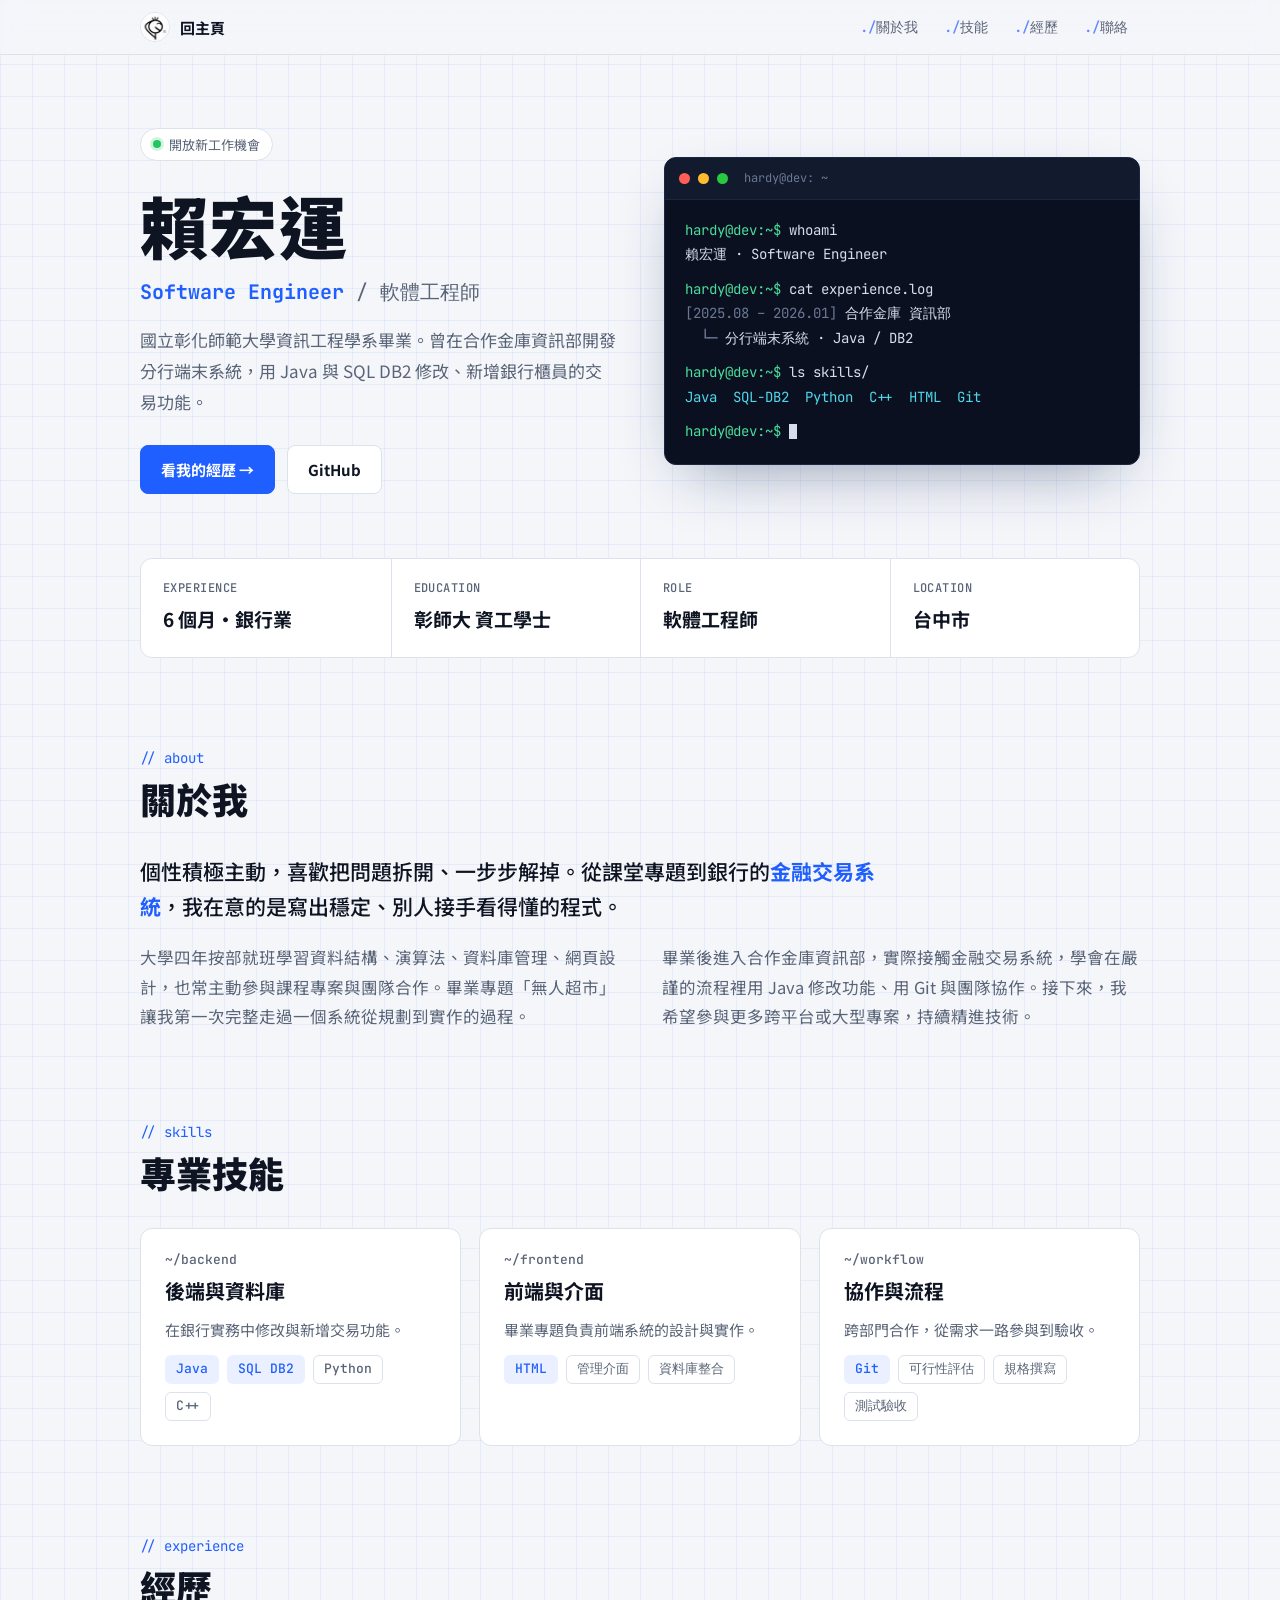
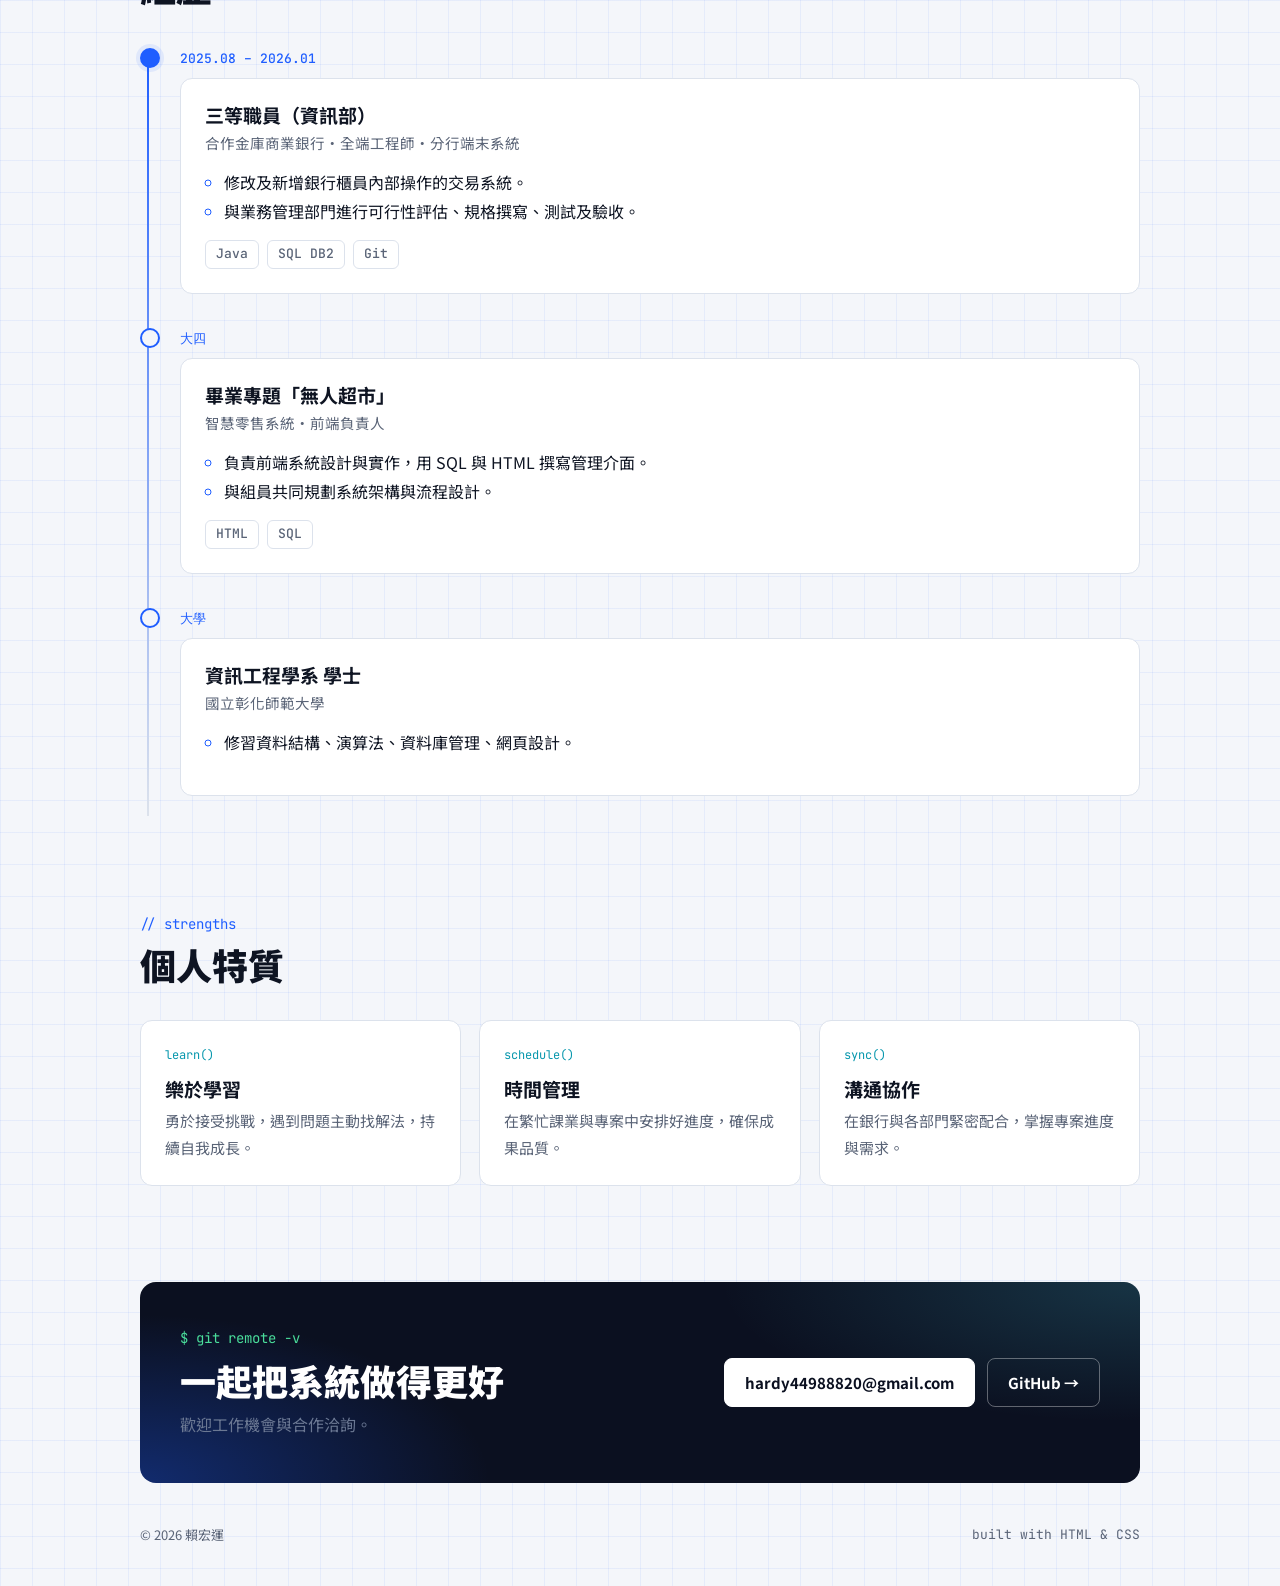
==== index.html @ 89eb3f71 "Add email to contact section Co-Authored-By: Claude Opus 5.5 <noreply@anthropic.com>" ====
<!doctype html>
<html lang="zh-Hant">
<head>
<meta charset="utf-8">
<meta name="viewport" content="width=device-width, initial-scale=1, viewport-fit=cover">
<title>賴宏運</title>
<meta name="description" content="賴宏運的個人網站：軟體工程師，資工背景，具金融交易系統開發經驗。">
<link rel="icon" href="avatar.png">
<link rel="preconnect" href="https://fonts.googleapis.com">
<link rel="preconnect" href="https://fonts.gstatic.com" crossorigin>
<link rel="stylesheet" href="https://fonts.googleapis.com/css2?family=Noto+Sans+TC:wght@400;500;700;900&family=JetBrains+Mono:wght@400;500;700&display=swap">
<style>
  /* ===== 配色：改這裡就能換整站顏色 ===== */
  :root {
    --bg: #f4f6fa;
    --surface: #ffffff;
    --ink: #0e1422;
    --muted: #5a6477;
    --line: #dce2ec;
    --grid: rgba(31, 94, 255, .07);
    --accent: #1f5eff;
    --accent-soft: rgba(31, 94, 255, .09);
    --cyan: #0797ad;
    --term-bg: #0b1020;
    --term-ink: #d6deeb;
    --term-dim: #6b7893;
    --term-green: #4ade9b;
    --term-cyan: #4fd8eb;
    color-scheme: light;
  }
  @media (prefers-color-scheme: dark) {
    :root:not([data-theme="light"]) {
      --bg: #080c16; --surface: #0f1522; --ink: #e5eaf3; --muted: #8b95a9; --line: #1f2839;
      --grid: rgba(91, 140, 255, .07); --accent: #6b95ff; --accent-soft: rgba(107, 149, 255, .12);
      --cyan: #4fd8eb; --term-bg: #050811;
      color-scheme: dark;
    }
  }
  :root[data-theme="dark"] {
    --bg: #080c16; --surface: #0f1522; --ink: #e5eaf3; --muted: #8b95a9; --line: #1f2839;
    --grid: rgba(91, 140, 255, .07); --accent: #6b95ff; --accent-soft: rgba(107, 149, 255, .12);
    --cyan: #4fd8eb; --term-bg: #050811;
    color-scheme: dark;
  }

  * { box-sizing: border-box; }
  html { scroll-behavior: smooth; }
  body {
    margin: 0;
    color: var(--ink);
    background-color: var(--bg);
    /* 淡淡的方格底，像工程圖紙 */
    background-image:
      linear-gradient(var(--grid) 1px, transparent 1px),
      linear-gradient(90deg, var(--grid) 1px, transparent 1px);
    background-size: 32px 32px;
    font: 16px/1.8 "Noto Sans TC", "PingFang TC", "Microsoft JhengHei", sans-serif;
  }
  a { color: inherit; }
  a:focus-visible { outline: 2px solid var(--accent); outline-offset: 3px; }
  .wrap { max-width: 1040px; margin: 0 auto; padding-inline: 20px; }
  h1, h2, h3 { line-height: 1.3; margin: 0; text-wrap: balance; }
  .mono { font-family: "JetBrains Mono", ui-monospace, Consolas, monospace; }
  .accent { color: var(--accent); }

  /* ===== 導覽列 ===== */
  header.nav {
    position: sticky; top: env(safe-area-inset-top, 0px); z-index: 10;
    background: color-mix(in srgb, var(--bg) 82%, transparent);
    backdrop-filter: blur(10px);
    border-bottom: 1px solid var(--line);
  }
  header.nav .wrap { display: flex; align-items: center; justify-content: space-between; gap: 16px; padding-block: 12px; }
  .home { display: inline-flex; align-items: center; gap: 10px; font-weight: 700; font-size: 15px; text-decoration: none; }
  .home img { width: 30px; height: 30px; border-radius: 50%; border: 1px solid var(--line); background: #fff; }
  nav ul { display: flex; gap: 2px; list-style: none; margin: 0; padding: 0; }
  nav a {
    display: block; padding: 4px 12px; border-radius: 6px; text-decoration: none;
    font: 500 14px/1.6 "JetBrains Mono", ui-monospace, monospace; color: var(--muted);
  }
  nav a::before { content: "./"; color: var(--accent); opacity: .7; }
  nav a:hover { color: var(--ink); background: var(--accent-soft); }

  /* ===== 開場 ===== */
  .hero { padding-block: 72px 64px; }
  .hero .wrap { display: grid; grid-template-columns: 1fr 1fr; gap: 48px; align-items: center; }
  .status {
    display: inline-flex; align-items: center; gap: 8px; padding: 4px 12px; border-radius: 999px;
    border: 1px solid var(--line); background: var(--surface); font-size: 13px; color: var(--muted);
  }
  .status i { width: 8px; height: 8px; border-radius: 50%; background: #22c55e; box-shadow: 0 0 0 3px rgba(34,197,94,.2); }
  .hero h1 { font-size: clamp(44px, 6.5vw, 68px); font-weight: 900; letter-spacing: .02em; margin-top: 20px; }
  .hero .role { font: 700 clamp(17px, 2vw, 20px)/1.5 "JetBrains Mono", ui-monospace, monospace; color: var(--accent); margin: 8px 0 18px; }
  .hero .role span { color: var(--muted); font-weight: 400; }
  .hero p.lead { font-size: 17px; color: var(--muted); max-width: 30em; margin: 0 0 28px; }
  .cta { display: flex; flex-wrap: wrap; gap: 12px; }
  .btn {
    display: inline-flex; align-items: center; gap: 8px; padding: 10px 20px; border-radius: 8px;
    font-weight: 700; font-size: 15px; text-decoration: none; border: 1px solid var(--line);
    background: var(--surface); transition: border-color .15s, box-shadow .15s, transform .15s;
  }
  .btn:hover { border-color: var(--accent); transform: translateY(-1px); }
  .btn.primary { background: var(--accent); border-color: var(--accent); color: #fff; }
  .btn.primary:hover { box-shadow: 0 6px 20px -6px var(--accent); }

  /* 終端機視窗：兩種主題都維持深色 */
  .term {
    background: var(--term-bg); color: var(--term-ink); border-radius: 12px; overflow: hidden;
    border: 1px solid #1c2640;
    box-shadow: 0 24px 60px -24px rgba(14, 30, 80, .45);
    font: 400 14px/1.75 "JetBrains Mono", ui-monospace, Consolas, monospace;
  }
  .term-bar { display: flex; align-items: center; gap: 8px; padding: 10px 14px; background: #121a2e; border-bottom: 1px solid #1c2640; }
  .term-bar i { width: 11px; height: 11px; border-radius: 50%; background: #3a4560; }
  .term-bar i:nth-child(1) { background: #ff5f57; }
  .term-bar i:nth-child(2) { background: #febc2e; }
  .term-bar i:nth-child(3) { background: #28c840; }
  .term-bar span { margin-left: 8px; font-size: 12px; color: var(--term-dim); }
  .term-body { padding: 18px 20px 20px; overflow-x: auto; }
  .term-body p { margin: 0; white-space: pre-wrap; }
  .term-body .cmd::before { content: "hardy@dev:~$ "; color: var(--term-green); }
  .term-body .out { color: var(--term-ink); margin-bottom: 10px; }
  .term-body .dim { color: var(--term-dim); }
  .term-body .c { color: var(--term-cyan); }
  .cursor { display: inline-block; width: 8px; height: 1.1em; background: var(--term-ink); vertical-align: -3px; animation: blink 1.1s steps(1) infinite; }
  @keyframes blink { 50% { opacity: 0; } }

  /* ===== 基本資料 ===== */
  .facts dl {
    display: grid; grid-template-columns: repeat(4, 1fr); margin: 0;
    background: var(--surface); border: 1px solid var(--line); border-radius: 12px;
  }
  .facts dl > div { padding: 20px 22px; border-left: 1px solid var(--line); }
  .facts dl > div:first-child { border-left: 0; }
  .facts dt { font: 500 12px/1.6 "JetBrains Mono", ui-monospace, monospace; color: var(--muted); letter-spacing: .04em; }
  .facts dd { margin: 4px 0 0; font-size: 19px; font-weight: 700; }

  /* ===== 區塊 ===== */
  section.block { padding-block: 88px 0; }
  .block-head { margin-bottom: 32px; }
  .block-head .mono { font-size: 14px; color: var(--accent); }
  .block-head h2 { font-size: clamp(28px, 3.6vw, 36px); font-weight: 900; margin-top: 4px; }

  .about { display: grid; grid-template-columns: 1fr 1fr; gap: 18px 44px; font-size: 16.5px; }
  .about p { margin: 0; color: var(--muted); }
  .about p:first-child { grid-column: 1 / -1; font-size: 21px; line-height: 1.7; font-weight: 500; color: var(--ink); max-width: 36em; }
  .about strong { color: var(--accent); font-weight: 700; }

  .card { background: var(--surface); border: 1px solid var(--line); border-radius: 12px; padding: 24px; }
  .skills { display: grid; grid-template-columns: repeat(3, 1fr); gap: 18px; }
  .skills .card { display: flex; flex-direction: column; gap: 12px; transition: border-color .15s; }
  .skills .card:hover { border-color: var(--accent); }
  .skills .path { font: 500 13px/1 "JetBrains Mono", ui-monospace, monospace; color: var(--muted); }
  .skills h3 { font-size: 20px; }
  .skills p { margin: 0; color: var(--muted); font-size: 15px; }
  .chips { display: flex; flex-wrap: wrap; gap: 8px; list-style: none; margin: 0; padding: 0; }
  .chips li {
    font: 500 13px/1.6 "JetBrains Mono", ui-monospace, monospace;
    padding: 3px 10px; border-radius: 6px; border: 1px solid var(--line); color: var(--muted);
  }
  .chips li.main { border-color: transparent; background: var(--accent-soft); color: var(--accent); }

  .timeline { list-style: none; margin: 0; padding: 0; position: relative; }
  .timeline::before { content: ""; position: absolute; left: 7px; top: 8px; bottom: 8px; width: 2px; background: linear-gradient(var(--accent), var(--line)); }
  .timeline > li { position: relative; padding: 0 0 28px 40px; }
  .timeline > li::before {
    content: ""; position: absolute; left: 0; top: 6px; width: 16px; height: 16px; border-radius: 50%;
    background: var(--bg); border: 2px solid var(--accent);
  }
  .timeline > li:first-child::before { background: var(--accent); box-shadow: 0 0 0 4px var(--accent-soft); }
  .timeline time { font: 500 13px/1.6 "JetBrains Mono", ui-monospace, monospace; color: var(--accent); }
  .timeline .card { margin-top: 8px; }
  .timeline h3 { font-size: 19px; }
  .timeline .org { color: var(--muted); font-size: 14.5px; margin: 2px 0 12px; }
  .timeline ul:not(.chips) { margin: 0 0 14px; padding-left: 1.2em; }
  .timeline ul:not(.chips) li::marker { color: var(--accent); }

  .traits { display: grid; grid-template-columns: repeat(3, 1fr); gap: 18px; }
  .traits h3 { font-size: 19px; margin-bottom: 6px; }
  .traits p { margin: 0; color: var(--muted); font-size: 15px; }
  .traits .mono { display: block; font-size: 12px; color: var(--cyan); margin-bottom: 10px; }

  .contact {
    margin-top: 96px; padding: 44px 40px; border-radius: 16px; color: var(--term-ink);
    background:
      radial-gradient(600px 200px at 100% 0%, rgba(79, 216, 235, .18), transparent 70%),
      radial-gradient(500px 240px at 0% 100%, rgba(31, 94, 255, .35), transparent 70%),
      var(--term-bg);
    display: flex; flex-wrap: wrap; align-items: center; justify-content: space-between; gap: 24px;
  }
  .contact .mono { color: var(--term-green); font-size: 14px; }
  .contact h2 { font-size: clamp(26px, 3.6vw, 36px); font-weight: 900; margin-top: 6px; color: #fff; }
  .contact p { margin: 6px 0 0; color: var(--term-dim); }
  .contact .links { display: flex; flex-wrap: wrap; gap: 12px; }
  .contact .btn { background: #fff; color: #0b1020; border-color: #fff; }
  .contact .btn.ghost { background: transparent; color: #fff; border-color: rgba(255, 255, 255, .35); }
  .contact .btn.ghost:hover { border-color: #fff; }

  footer .wrap { display: flex; justify-content: space-between; flex-wrap: wrap; gap: 8px; padding-block: 40px; color: var(--muted); font-size: 13px; }

  @media (max-width: 860px) {
    .hero { padding-block: 44px; }
    .hero .wrap, .about, .skills, .traits { grid-template-columns: 1fr; }
    .facts dl { grid-template-columns: repeat(2, 1fr); }
    .facts dl > div:nth-child(3) { border-left: 0; }
    .facts dl > div:nth-child(n+3) { border-top: 1px solid var(--line); }
    .contact { padding: 32px 24px; }
  }
  @media (max-width: 520px) {
    nav a { padding: 4px 6px; font-size: 13px; }
    nav a::before { content: none; }
    .home span { display: none; }
    .term { font-size: 12.5px; }
  }
  @media (prefers-reduced-motion: reduce) {
    html { scroll-behavior: auto; }
    * { transition: none !important; }
    .cursor { animation: none; }
  }
</style>
</head>
<body>

<header class="nav">
  <div class="wrap">
    <a class="home" href="#top"><img src="avatar.png" alt=""><span>回主頁</span></a>
    <nav aria-label="主選單">
      <ul>
        <li><a href="#about">關於我</a></li>
        <li><a href="#skills">技能</a></li>
        <li><a href="#journey">經歷</a></li>
        <li><a href="#contact">聯絡</a></li>
      </ul>
    </nav>
  </div>
</header>

<main id="top">
  <!-- ===== 開場 ===== -->
  <section class="hero">
    <div class="wrap">
      <div>
        <span class="status"><i></i>開放新工作機會</span>
        <h1>賴宏運</h1>
        <p class="role">Software Engineer <span>/ 軟體工程師</span></p>
        <p class="lead">國立彰化師範大學資訊工程學系畢業。曾在合作金庫資訊部開發分行端末系統，用 Java 與 SQL DB2 修改、新增銀行櫃員的交易功能。</p>
        <div class="cta">
          <a class="btn primary" href="#journey">看我的經歷 →</a>
          <a class="btn" href="https://github.com/hardy0917" target="_blank" rel="noopener">GitHub</a>
        </div>
      </div>

      <div class="term" aria-label="終端機風格的自我介紹">
        <div class="term-bar"><i></i><i></i><i></i><span>hardy@dev: ~</span></div>
        <div class="term-body">
          <p class="cmd">whoami</p>
          <p class="out">賴宏運 · Software Engineer</p>
          <p class="cmd">cat experience.log</p>
          <p class="out"><span class="dim">[2025.08 – 2026.01]</span> 合作金庫 資訊部
<span class="dim">  └─</span> 分行端末系統 · Java / DB2</p>
          <p class="cmd">ls skills/</p>
          <p class="out"><span class="c">Java</span>  <span class="c">SQL-DB2</span>  <span class="c">Python</span>  <span class="c">C++</span>  <span class="c">HTML</span>  <span class="c">Git</span></p>
          <p class="cmd"><span class="cursor"></span></p>
        </div>
      </div>
    </div>
  </section>

  <!-- ===== 基本資料 ===== -->
  <div class="facts">
    <div class="wrap">
      <dl>
        <div><dt>EXPERIENCE</dt><dd>6 個月・銀行業</dd></div>
        <div><dt>EDUCATION</dt><dd>彰師大 資工學士</dd></div>
        <div><dt>ROLE</dt><dd>軟體工程師</dd></div>
        <div><dt>LOCATION</dt><dd>台中市</dd></div>
      </dl>
    </div>
  </div>

  <!-- ===== 關於我 ===== -->
  <section class="block" id="about">
    <div class="wrap">
      <div class="block-head"><div class="mono">// about</div><h2>關於我</h2></div>
      <div class="about">
        <p>個性積極主動，喜歡把問題拆開、一步步解掉。從課堂專題到銀行的<strong>金融交易系統</strong>，我在意的是寫出穩定、別人接手看得懂的程式。</p>
        <p>大學四年按部就班學習資料結構、演算法、資料庫管理、網頁設計，也常主動參與課程專案與團隊合作。畢業專題「無人超市」讓我第一次完整走過一個系統從規劃到實作的過程。</p>
        <p>畢業後進入合作金庫資訊部，實際接觸金融交易系統，學會在嚴謹的流程裡用 Java 修改功能、用 Git 與團隊協作。接下來，我希望參與更多跨平台或大型專案，持續精進技術。</p>
      </div>
    </div>
  </section>

  <!-- ===== 技能 ===== -->
  <section class="block" id="skills">
    <div class="wrap">
      <div class="block-head"><div class="mono">// skills</div><h2>專業技能</h2></div>
      <div class="skills">
        <article class="card">
          <span class="path">~/backend</span>
          <h3>後端與資料庫</h3>
          <p>在銀行實務中修改與新增交易功能。</p>
          <ul class="chips"><li class="main">Java</li><li class="main">SQL DB2</li><li>Python</li><li>C++</li></ul>
        </article>
        <article class="card">
          <span class="path">~/frontend</span>
          <h3>前端與介面</h3>
          <p>畢業專題負責前端系統的設計與實作。</p>
          <ul class="chips"><li class="main">HTML</li><li>管理介面</li><li>資料庫整合</li></ul>
        </article>
        <article class="card">
          <span class="path">~/workflow</span>
          <h3>協作與流程</h3>
          <p>跨部門合作，從需求一路參與到驗收。</p>
          <ul class="chips"><li class="main">Git</li><li>可行性評估</li><li>規格撰寫</li><li>測試驗收</li></ul>
        </article>
      </div>
    </div>
  </section>

  <!-- ===== 經歷 ===== -->
  <section class="block" id="journey">
    <div class="wrap">
      <div class="block-head"><div class="mono">// experience</div><h2>經歷</h2></div>
      <ol class="timeline">
        <li>
          <time>2025.08 – 2026.01</time>
          <div class="card">
            <h3>三等職員（資訊部）</h3>
            <p class="org">合作金庫商業銀行・全端工程師・分行端末系統</p>
            <ul>
              <li>修改及新增銀行櫃員內部操作的交易系統。</li>
              <li>與業務管理部門進行可行性評估、規格撰寫、測試及驗收。</li>
            </ul>
            <ul class="chips"><li>Java</li><li>SQL DB2</li><li>Git</li></ul>
          </div>
        </li>
        <li>
          <time>大四</time>
          <div class="card">
            <h3>畢業專題「無人超市」</h3>
            <p class="org">智慧零售系統・前端負責人</p>
            <ul>
              <li>負責前端系統設計與實作，用 SQL 與 HTML 撰寫管理介面。</li>
              <li>與組員共同規劃系統架構與流程設計。</li>
            </ul>
            <ul class="chips"><li>HTML</li><li>SQL</li></ul>
          </div>
        </li>
        <li>
          <time>大學</time>
          <div class="card">
            <h3>資訊工程學系 學士</h3>
            <p class="org">國立彰化師範大學</p>
            <ul>
              <li>修習資料結構、演算法、資料庫管理、網頁設計。</li>
            </ul>
          </div>
        </li>
      </ol>
    </div>
  </section>

  <!-- ===== 個人特質 ===== -->
  <section class="block">
    <div class="wrap">
      <div class="block-head"><div class="mono">// strengths</div><h2>個人特質</h2></div>
      <div class="traits">
        <div class="card"><span class="mono">learn()</span><h3>樂於學習</h3><p>勇於接受挑戰，遇到問題主動找解法，持續自我成長。</p></div>
        <div class="card"><span class="mono">schedule()</span><h3>時間管理</h3><p>在繁忙課業與專案中安排好進度，確保成果品質。</p></div>
        <div class="card"><span class="mono">sync()</span><h3>溝通協作</h3><p>在銀行與各部門緊密配合，掌握專案進度與需求。</p></div>
      </div>
    </div>
  </section>

  <!-- ===== 聯絡 ===== -->
  <section class="wrap" id="contact">
    <div class="contact">
      <div>
        <div class="mono">$ git remote -v</div>
        <h2>一起把系統做得更好</h2>
        <p>歡迎工作機會與合作洽詢。</p>
      </div>
      <div class="links">
        <a class="btn" href="mailto:hardy44988820@gmail.com">hardy44988820@gmail.com</a>
        <a class="btn ghost" href="https://github.com/hardy0917" target="_blank" rel="noopener">GitHub →</a>
      </div>
    </div>
  </section>
</main>

<footer>
  <div class="wrap">
    <span>© 2026 賴宏運</span>
    <span class="mono">built with HTML &amp; CSS</span>
  </div>
</footer>

</body>
</html>
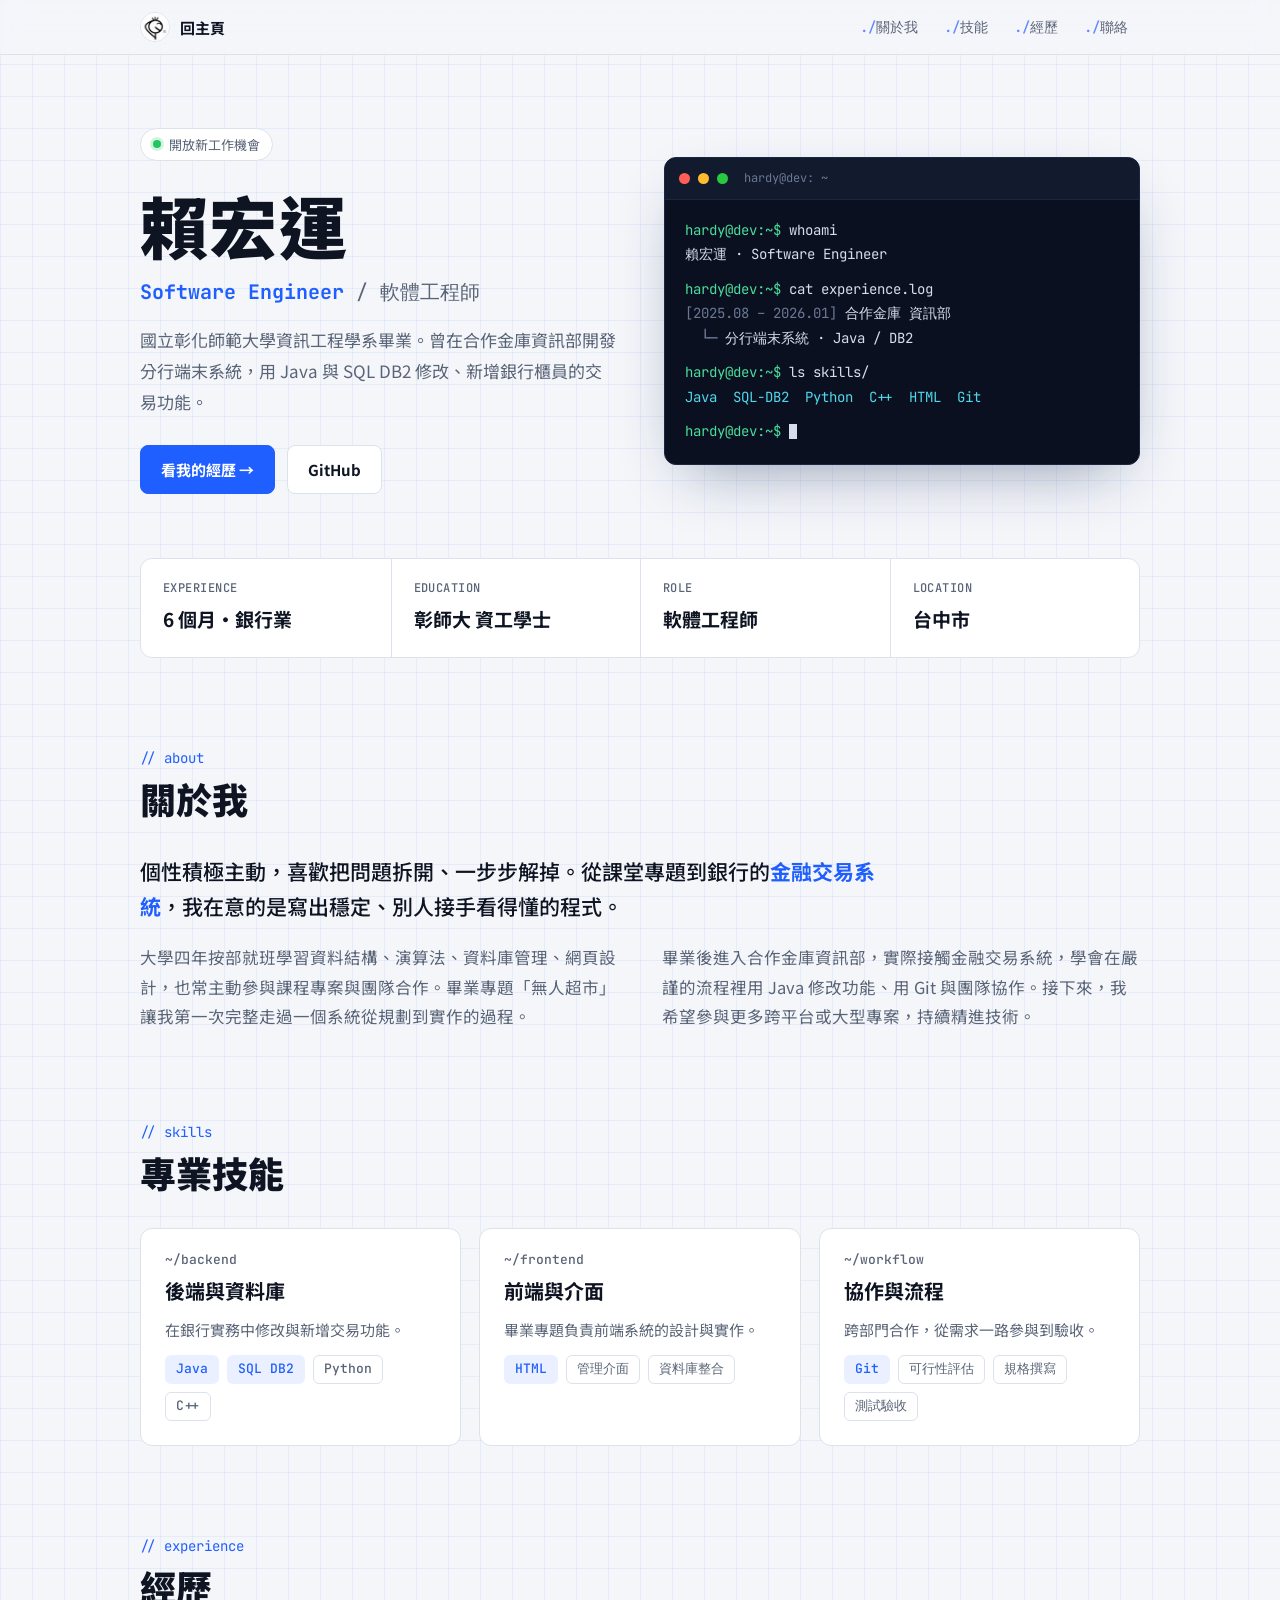
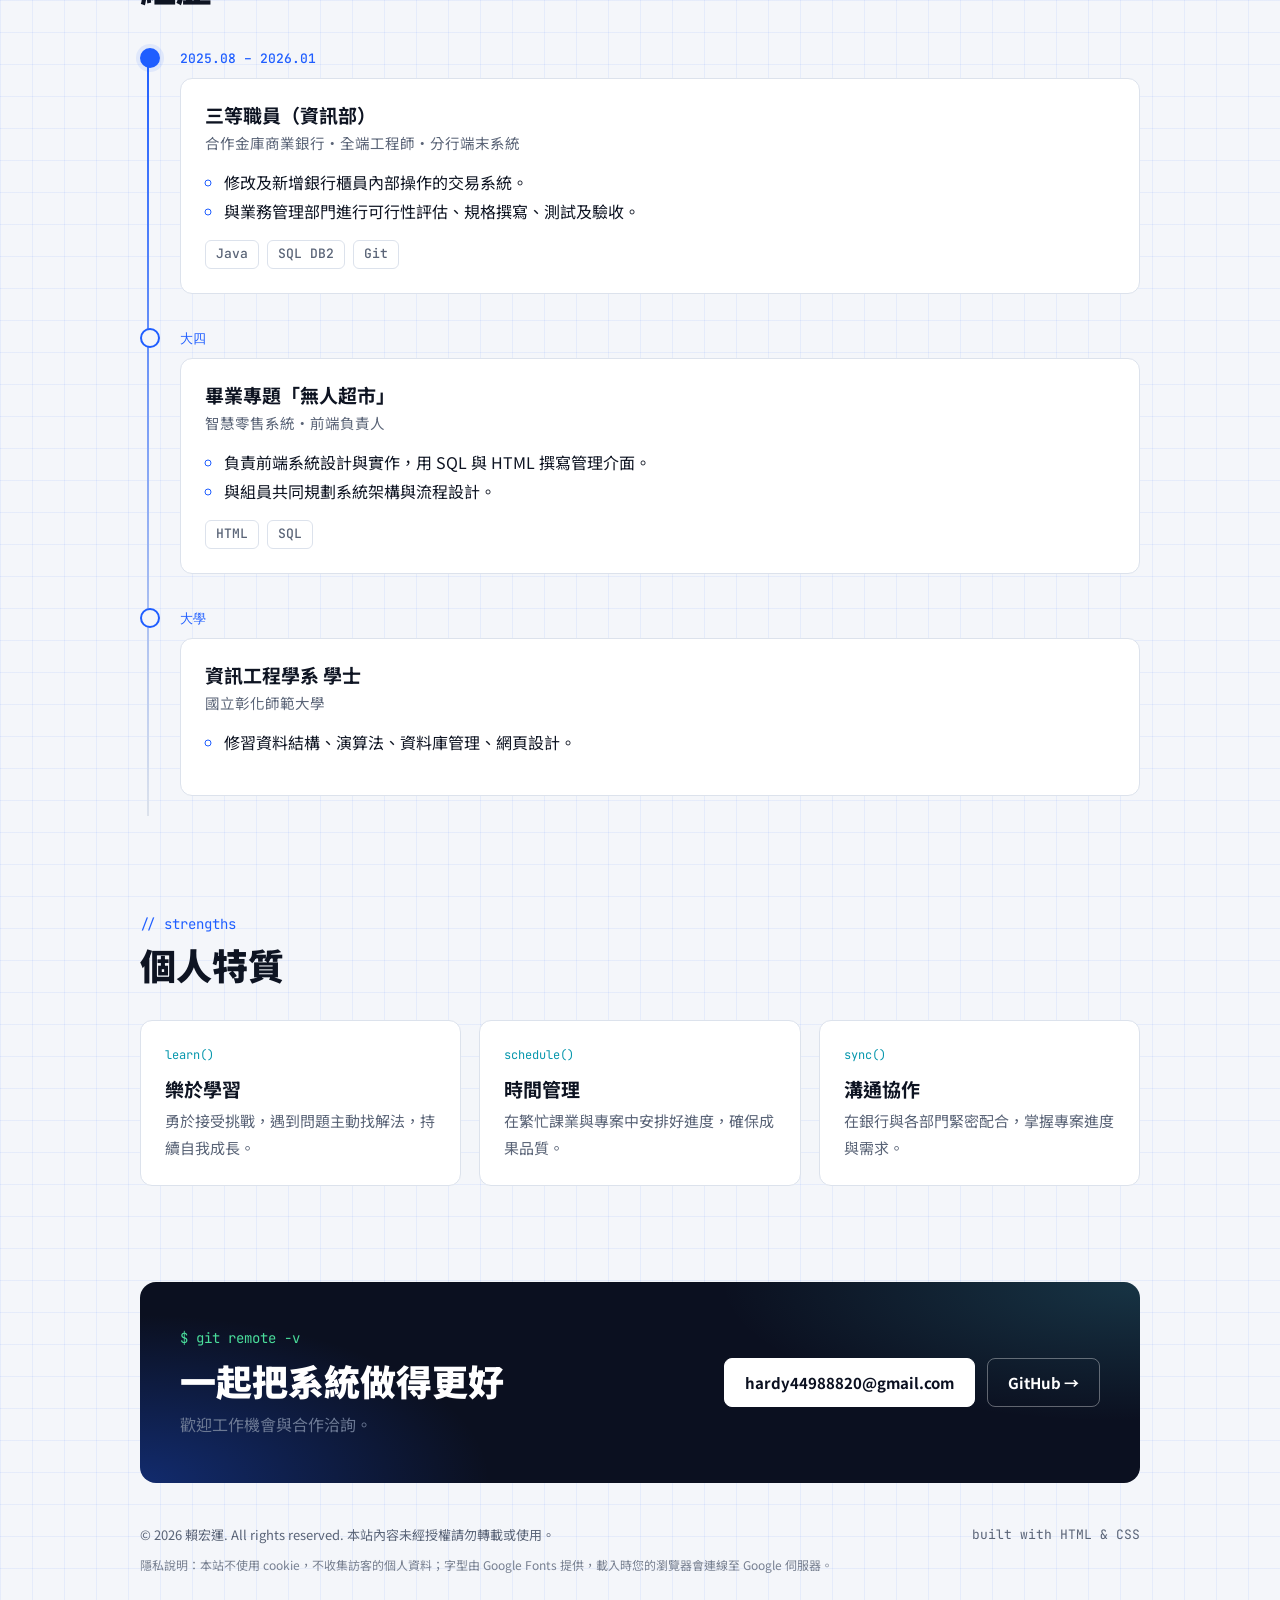
==== commit 36baf342: "Add copyright and privacy note, obfuscate email Co-Authored-By: Claude Opus 5.5 <noreply@anthropic.c" ====
--- a/index.html
+++ b/index.html
@@ -197,6 +197,7 @@
   .contact .btn.ghost:hover { border-color: #fff; }
 
   footer .wrap { display: flex; justify-content: space-between; flex-wrap: wrap; gap: 8px; padding-block: 40px; color: var(--muted); font-size: 13px; }
+  footer .fine { flex-basis: 100%; margin: 0; font-size: 12px; opacity: .8; }
 
   @media (max-width: 860px) {
     .hero { padding-block: 44px; }
@@ -381,7 +382,8 @@
         <p>歡迎工作機會與合作洽詢。</p>
       </div>
       <div class="links">
-        <a class="btn" href="mailto:hardy44988820@gmail.com">hardy44988820@gmail.com</a>
+        <!-- 信箱拆開寫，由下方程式組回來，降低被垃圾信機器人抓取的機率 -->
+        <a class="btn" id="mail" data-u="hardy44988820" data-d="gmail.com">hardy44988820 [at] gmail.com</a>
         <a class="btn ghost" href="https://github.com/hardy0917" target="_blank" rel="noopener">GitHub →</a>
       </div>
     </div>
@@ -390,10 +392,21 @@
 
 <footer>
   <div class="wrap">
-    <span>© 2026 賴宏運</span>
+    <span>© 2026 賴宏運. All rights reserved. 本站內容未經授權請勿轉載或使用。</span>
     <span class="mono">built with HTML &amp; CSS</span>
+    <p class="fine">隱私說明：本站不使用 cookie，不收集訪客的個人資料；字型由 Google Fonts 提供，載入時您的瀏覽器會連線至 Google 伺服器。</p>
   </div>
 </footer>
 
+<script>
+  (function () {
+    var a = document.getElementById('mail');
+    if (!a) return;
+    var addr = a.dataset.u + '@' + a.dataset.d;
+    a.href = 'mailto:' + addr;
+    a.textContent = addr;
+  })();
+</script>
+
 </body>
 </html>
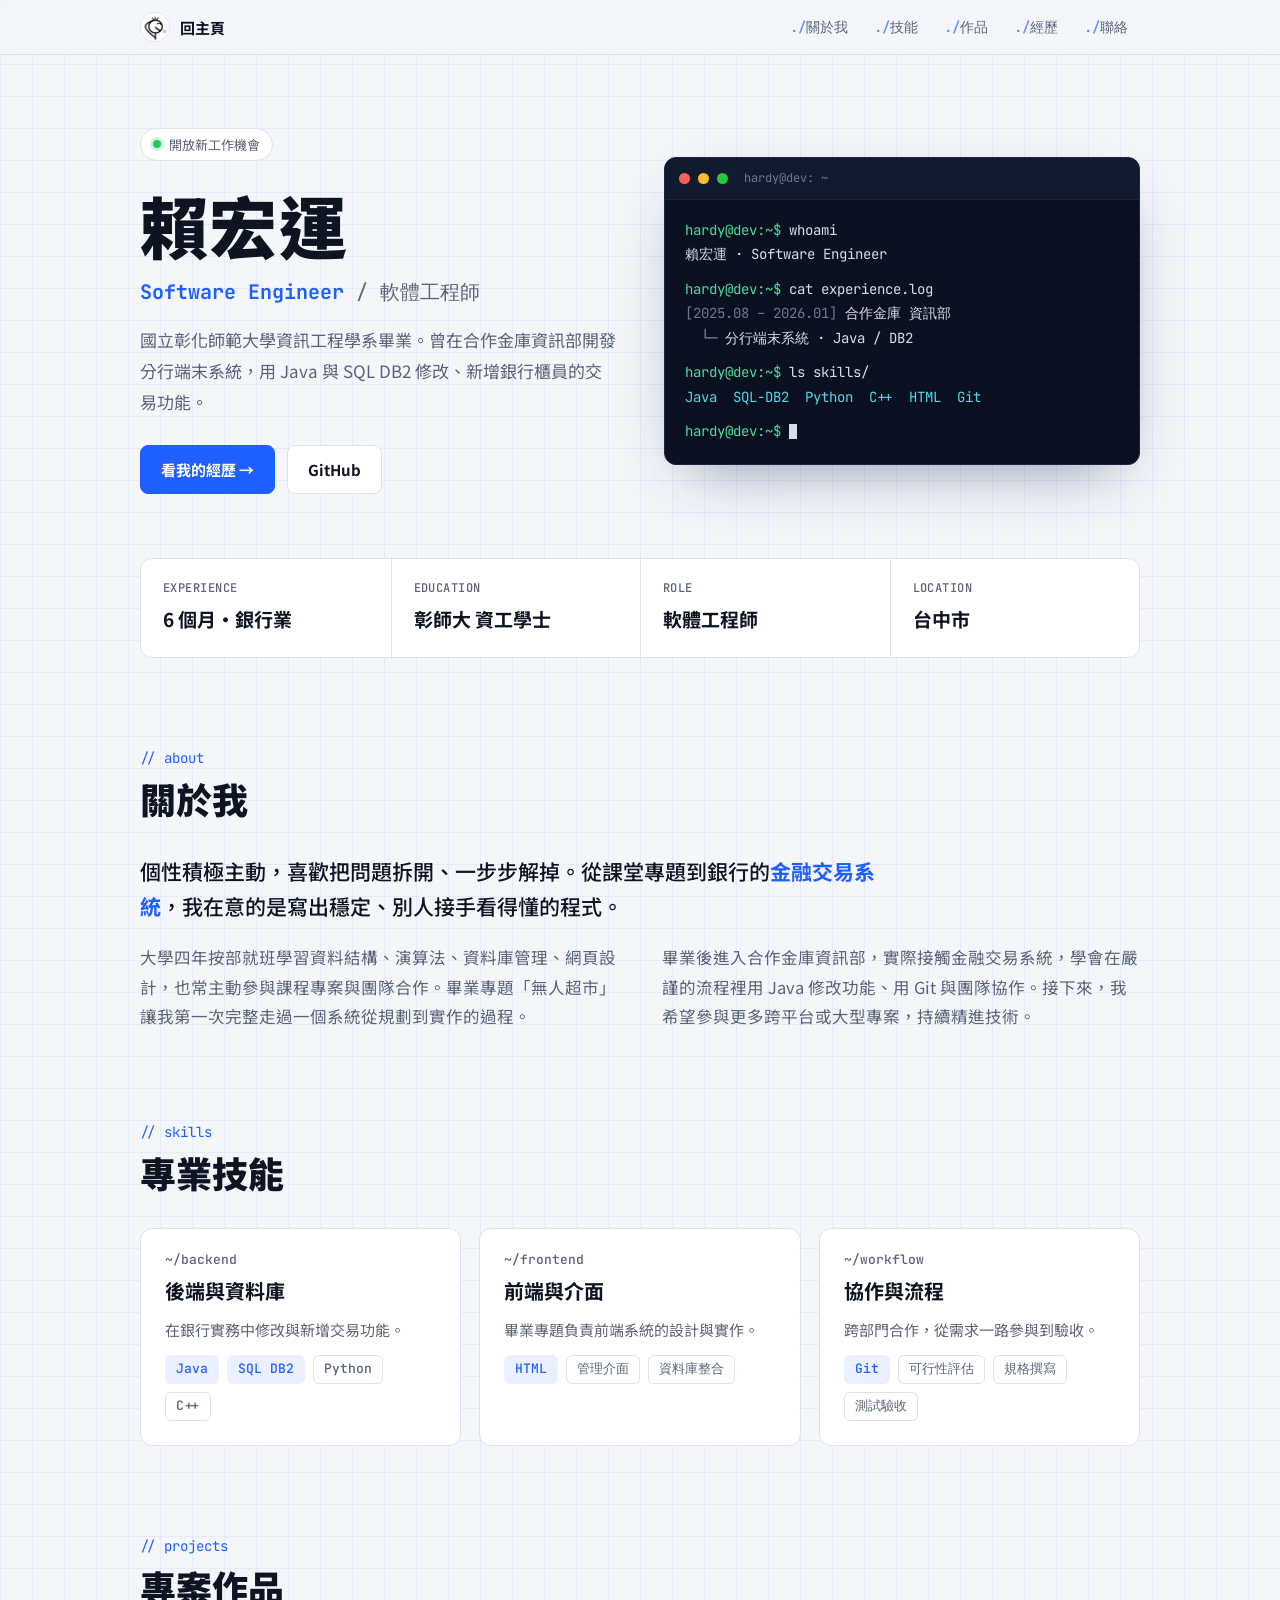
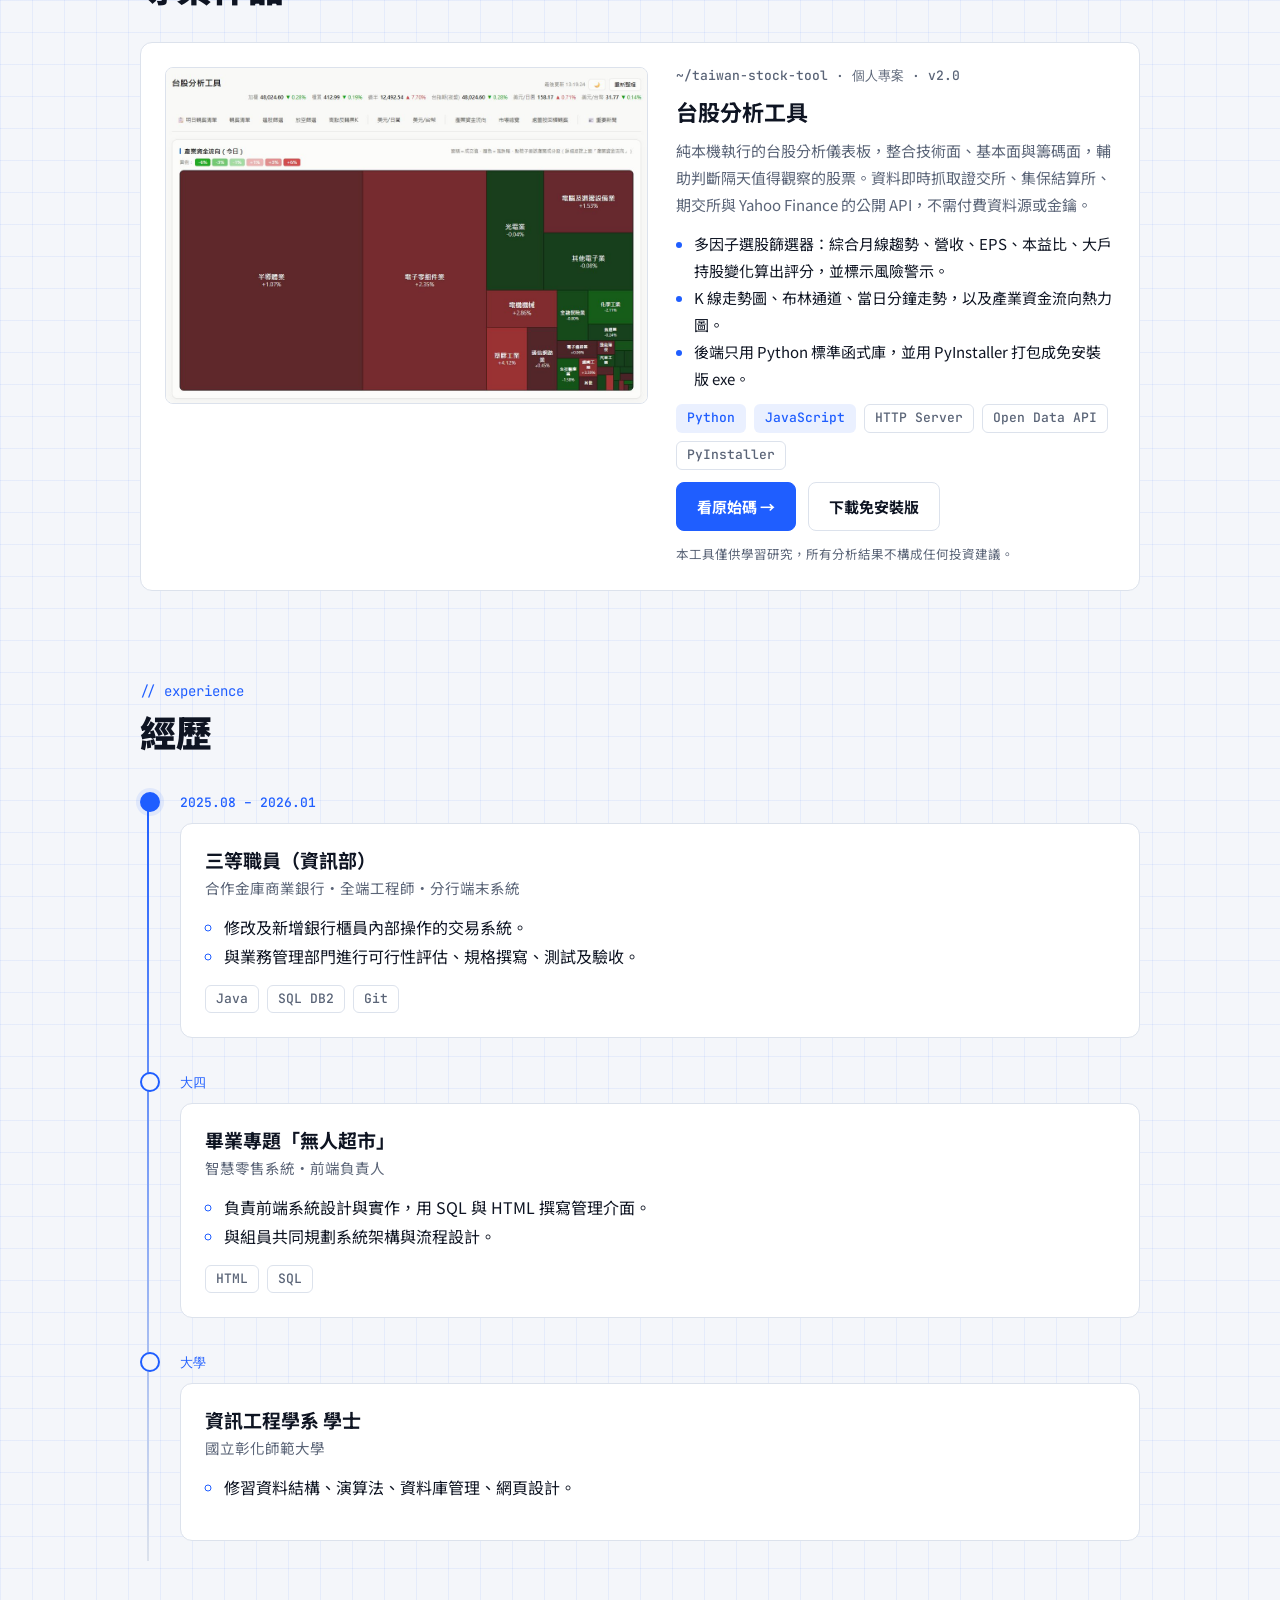
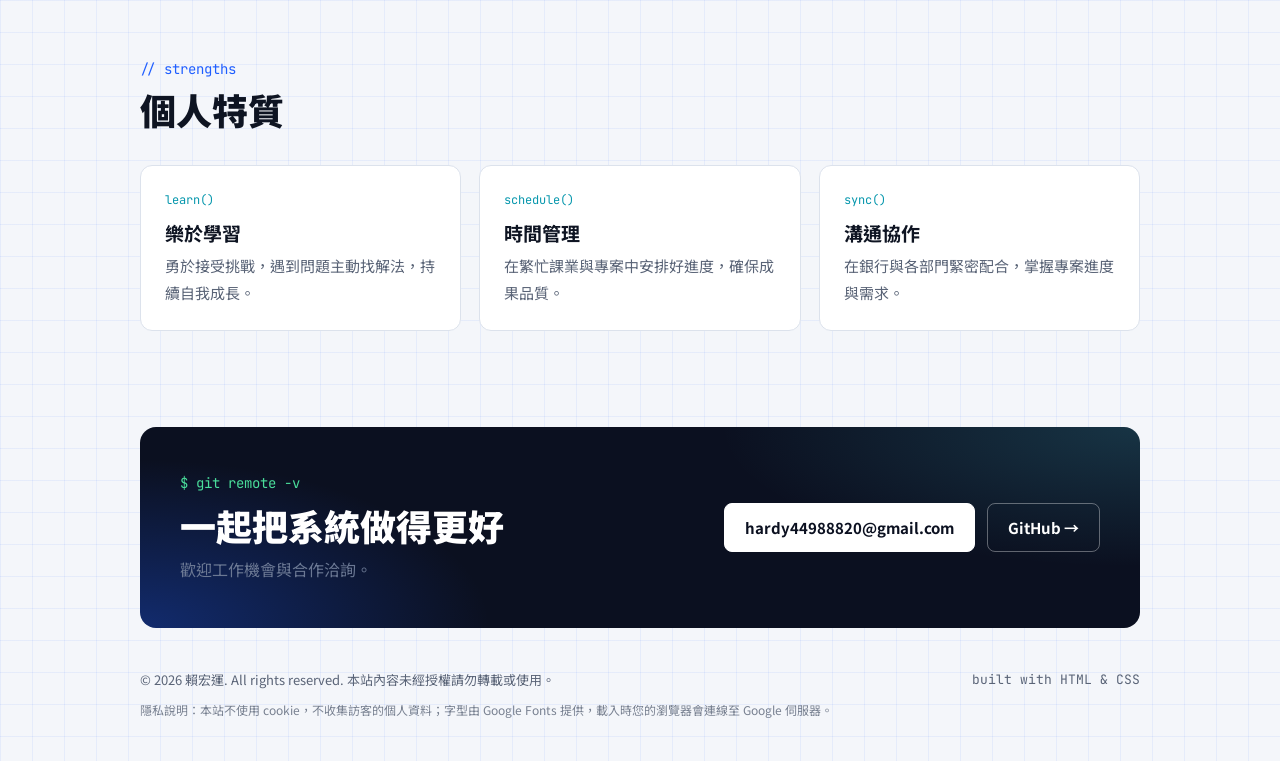
==== commit 3a82dc55: "Add taiwan-stock-tool project section, rename tab title Co-Authored-By: Claude Opus 5.5 <noreply@ant" ====
--- a/index.html
+++ b/index.html
@@ -3,7 +3,7 @@
 <head>
 <meta charset="utf-8">
 <meta name="viewport" content="width=device-width, initial-scale=1, viewport-fit=cover">
-<title>賴宏運</title>
+<title>賴宏運的個人網頁</title>
 <meta name="description" content="賴宏運的個人網站：軟體工程師，資工背景，具金融交易系統開發經驗。">
 <link rel="icon" href="avatar.png">
 <link rel="preconnect" href="https://fonts.googleapis.com">
@@ -175,6 +175,18 @@
   .timeline ul:not(.chips) { margin: 0 0 14px; padding-left: 1.2em; }
   .timeline ul:not(.chips) li::marker { color: var(--accent); }
 
+  .project { display: grid; grid-template-columns: 1.1fr 1fr; gap: 28px; align-items: start; }
+  .project .shot { display: block; border-radius: 8px; overflow: hidden; border: 1px solid var(--line); }
+  .project .shot img { display: block; width: 100%; height: auto; transition: transform .3s; }
+  .project .shot:hover img { transform: scale(1.02); }
+  .project-body { display: flex; flex-direction: column; gap: 12px; }
+  .project-body .path { font: 500 13px/1.4 "JetBrains Mono", ui-monospace, monospace; color: var(--muted); }
+  .project-body h3 { font-size: 22px; }
+  .project-body p { margin: 0; color: var(--muted); font-size: 15px; }
+  .project-body ul:not(.chips) { margin: 0; padding-left: 1.2em; font-size: 15px; }
+  .project-body ul:not(.chips) li::marker { color: var(--accent); }
+  .project-body .note { font-size: 12.5px; }
+
   .traits { display: grid; grid-template-columns: repeat(3, 1fr); gap: 18px; }
   .traits h3 { font-size: 19px; margin-bottom: 6px; }
   .traits p { margin: 0; color: var(--muted); font-size: 15px; }
@@ -201,7 +213,7 @@
 
   @media (max-width: 860px) {
     .hero { padding-block: 44px; }
-    .hero .wrap, .about, .skills, .traits { grid-template-columns: 1fr; }
+    .hero .wrap, .about, .skills, .traits, .project { grid-template-columns: 1fr; }
     .facts dl { grid-template-columns: repeat(2, 1fr); }
     .facts dl > div:nth-child(3) { border-left: 0; }
     .facts dl > div:nth-child(n+3) { border-top: 1px solid var(--line); }
@@ -229,6 +241,7 @@
       <ul>
         <li><a href="#about">關於我</a></li>
         <li><a href="#skills">技能</a></li>
+        <li><a href="#projects">作品</a></li>
         <li><a href="#journey">經歷</a></li>
         <li><a href="#contact">聯絡</a></li>
       </ul>
@@ -315,6 +328,34 @@
           <ul class="chips"><li class="main">Git</li><li>可行性評估</li><li>規格撰寫</li><li>測試驗收</li></ul>
         </article>
       </div>
+    </div>
+  </section>
+
+  <!-- ===== 專案作品 ===== -->
+  <section class="block" id="projects">
+    <div class="wrap">
+      <div class="block-head"><div class="mono">// projects</div><h2>專案作品</h2></div>
+      <article class="card project">
+        <a class="shot" href="https://github.com/hardy0917/taiwan-stock-tool" target="_blank" rel="noopener">
+          <img src="img/taiwan-stock-tool.jpg" alt="台股分析工具畫面：產業資金流向熱力圖" loading="lazy" width="1160" height="810">
+        </a>
+        <div class="project-body">
+          <span class="path">~/taiwan-stock-tool · 個人專案 · v2.0</span>
+          <h3>台股分析工具</h3>
+          <p>純本機執行的台股分析儀表板，整合技術面、基本面與籌碼面，輔助判斷隔天值得觀察的股票。資料即時抓取證交所、集保結算所、期交所與 Yahoo Finance 的公開 API，不需付費資料源或金鑰。</p>
+          <ul>
+            <li>多因子選股篩選器：綜合月線趨勢、營收、EPS、本益比、大戶持股變化算出評分，並標示風險警示。</li>
+            <li>K 線走勢圖、布林通道、當日分鐘走勢，以及產業資金流向熱力圖。</li>
+            <li>後端只用 Python 標準函式庫，並用 PyInstaller 打包成免安裝版 exe。</li>
+          </ul>
+          <ul class="chips"><li class="main">Python</li><li class="main">JavaScript</li><li>HTTP Server</li><li>Open Data API</li><li>PyInstaller</li></ul>
+          <div class="cta">
+            <a class="btn primary" href="https://github.com/hardy0917/taiwan-stock-tool" target="_blank" rel="noopener">看原始碼 →</a>
+            <a class="btn" href="https://github.com/hardy0917/taiwan-stock-tool/releases" target="_blank" rel="noopener">下載免安裝版</a>
+          </div>
+          <p class="note">本工具僅供學習研究，所有分析結果不構成任何投資建議。</p>
+        </div>
+      </article>
     </div>
   </section>
 
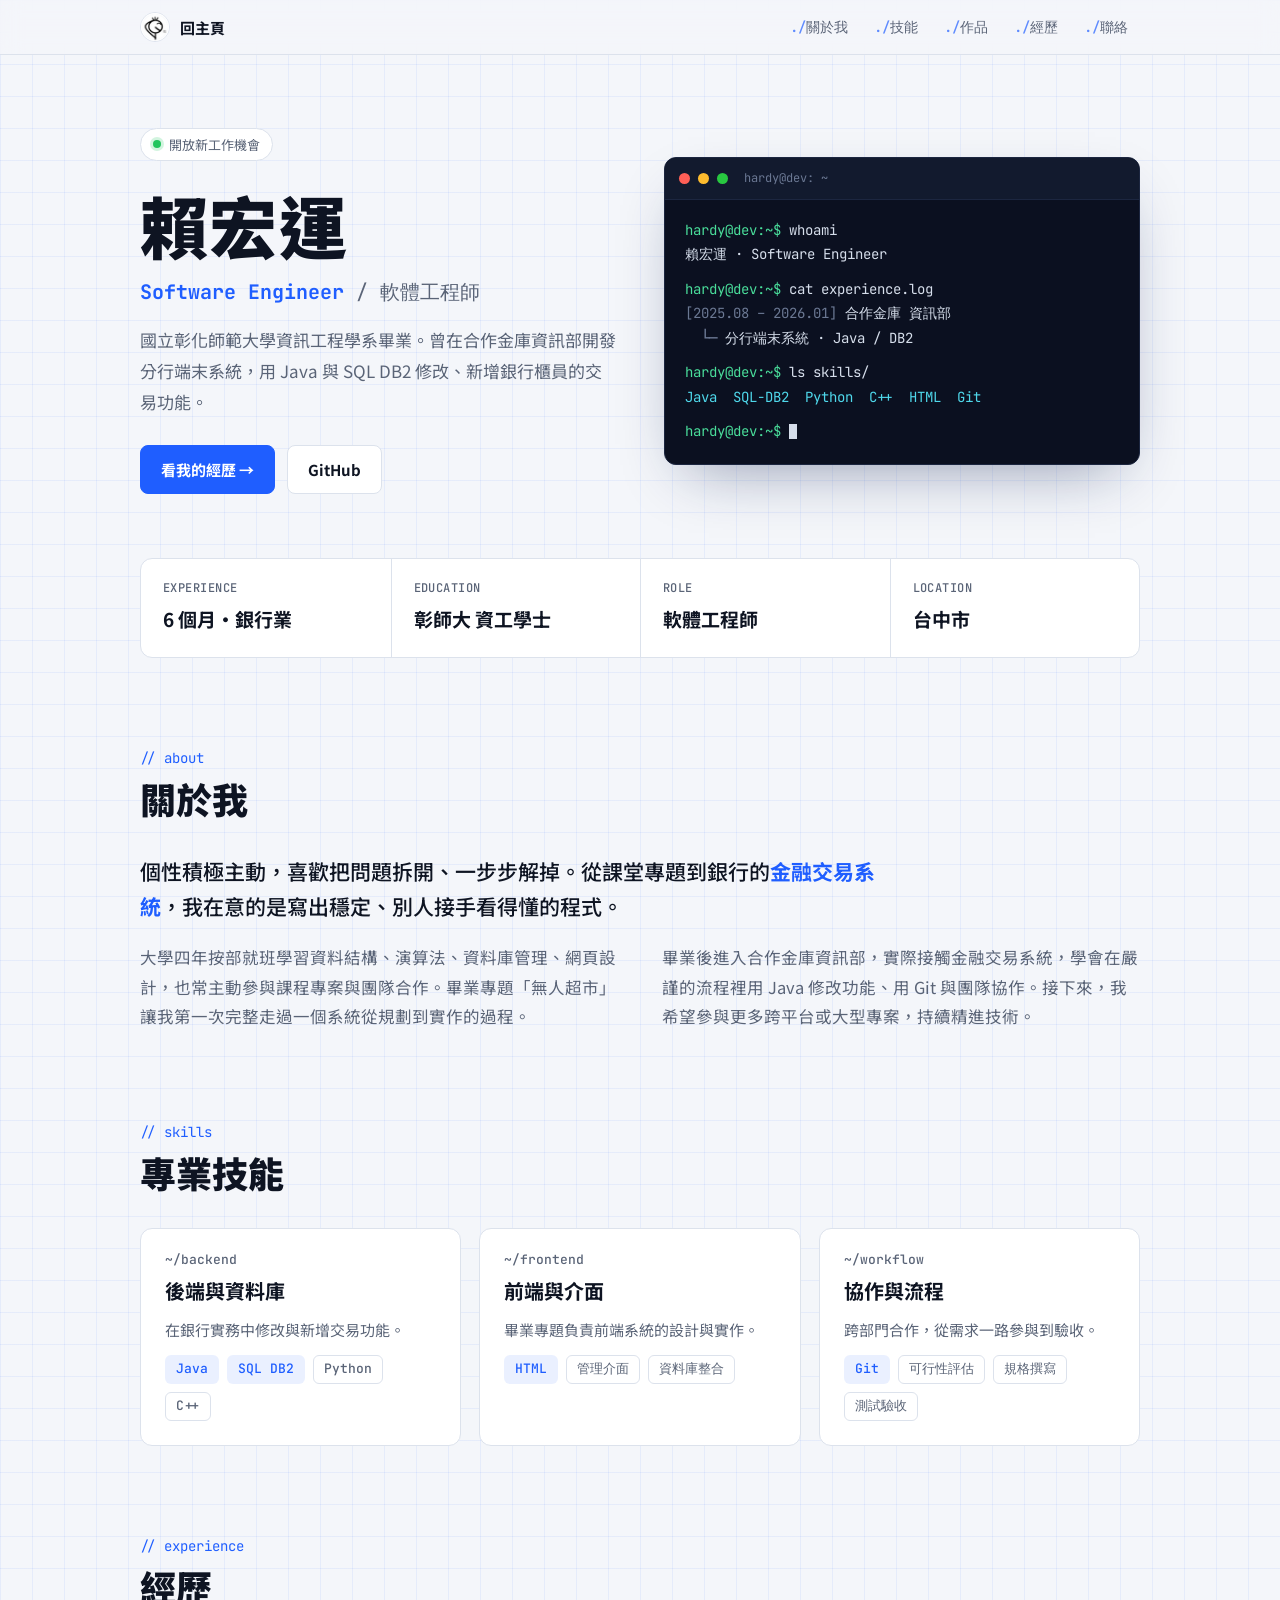
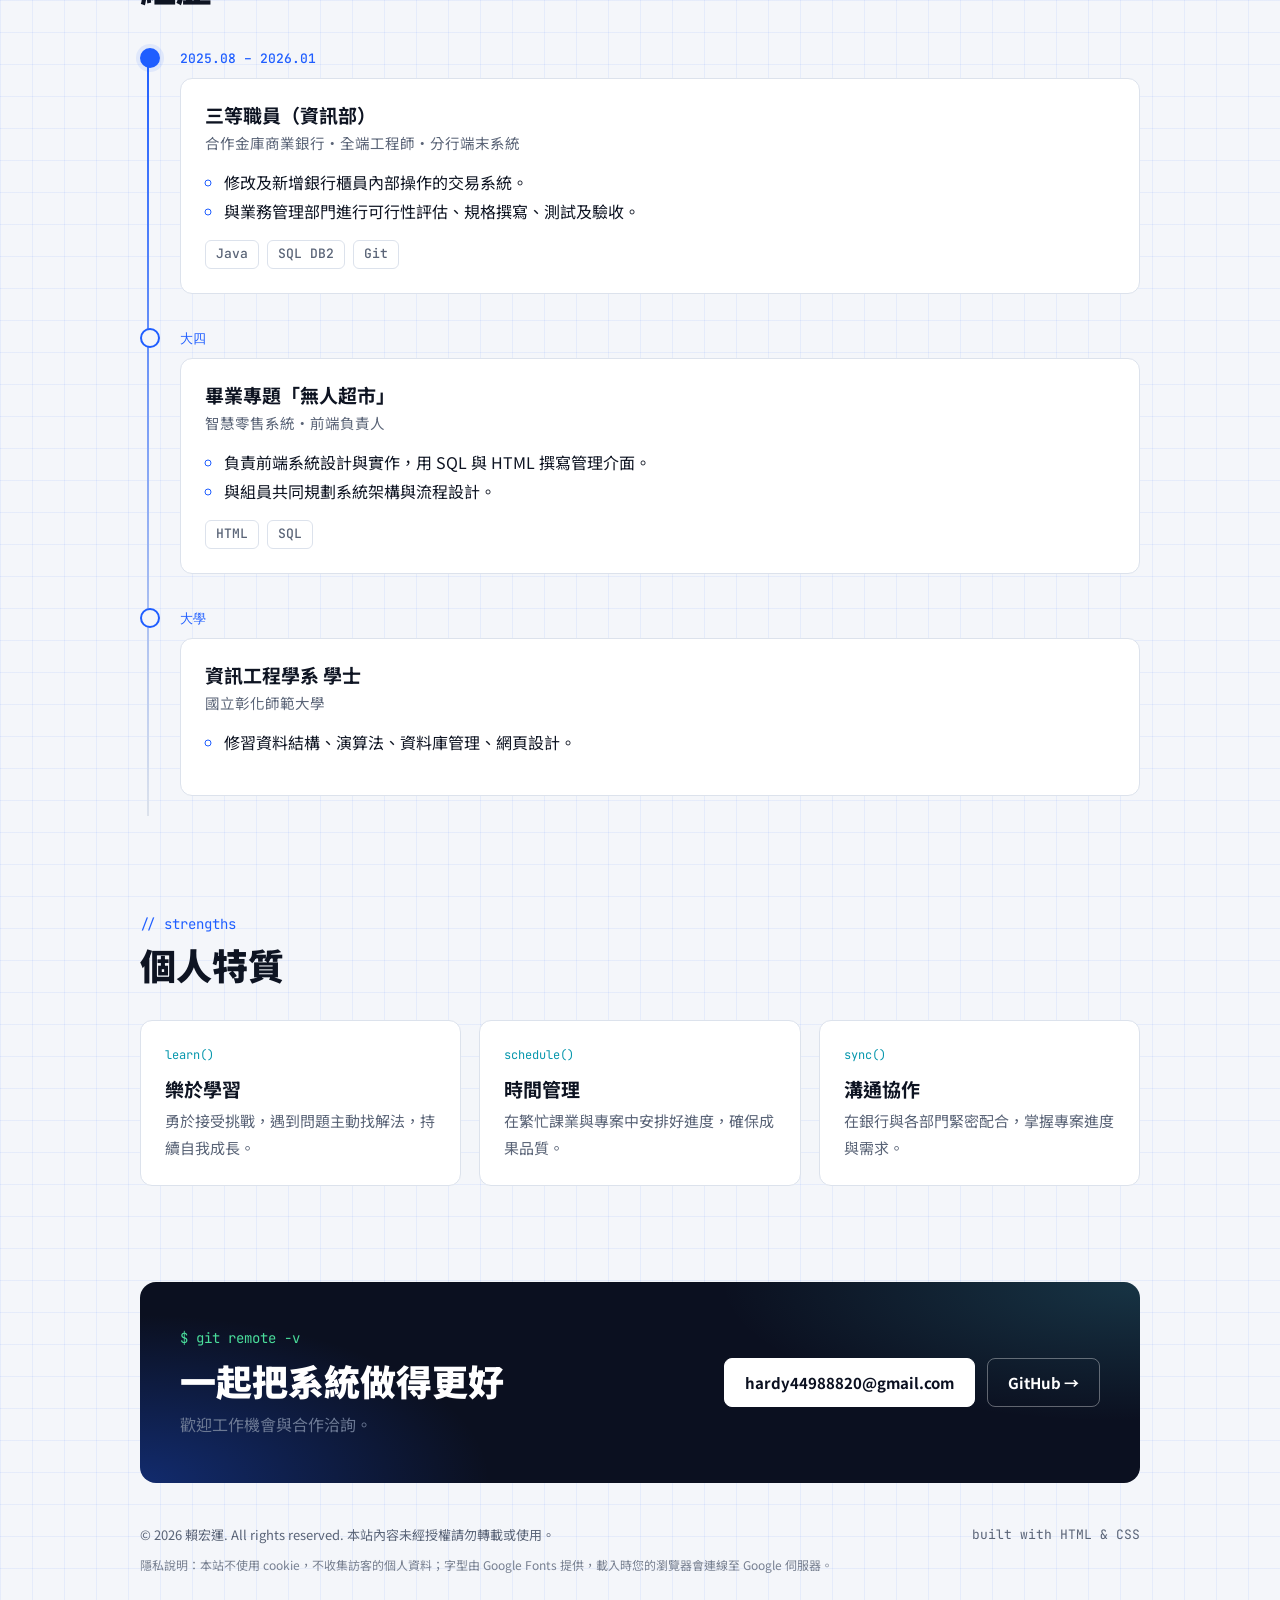
==== commit 1ad0c16f: "Move projects to its own page, share CSS via style.css Co-Authored-By: Claude Opus 5.5 <noreply@anth" ====
--- a/index.html
+++ b/index.html
@@ -9,228 +9,7 @@
 <link rel="preconnect" href="https://fonts.googleapis.com">
 <link rel="preconnect" href="https://fonts.gstatic.com" crossorigin>
 <link rel="stylesheet" href="https://fonts.googleapis.com/css2?family=Noto+Sans+TC:wght@400;500;700;900&family=JetBrains+Mono:wght@400;500;700&display=swap">
-<style>
-  /* ===== 配色：改這裡就能換整站顏色 ===== */
-  :root {
-    --bg: #f4f6fa;
-    --surface: #ffffff;
-    --ink: #0e1422;
-    --muted: #5a6477;
-    --line: #dce2ec;
-    --grid: rgba(31, 94, 255, .07);
-    --accent: #1f5eff;
-    --accent-soft: rgba(31, 94, 255, .09);
-    --cyan: #0797ad;
-    --term-bg: #0b1020;
-    --term-ink: #d6deeb;
-    --term-dim: #6b7893;
-    --term-green: #4ade9b;
-    --term-cyan: #4fd8eb;
-    color-scheme: light;
-  }
-  @media (prefers-color-scheme: dark) {
-    :root:not([data-theme="light"]) {
-      --bg: #080c16; --surface: #0f1522; --ink: #e5eaf3; --muted: #8b95a9; --line: #1f2839;
-      --grid: rgba(91, 140, 255, .07); --accent: #6b95ff; --accent-soft: rgba(107, 149, 255, .12);
-      --cyan: #4fd8eb; --term-bg: #050811;
-      color-scheme: dark;
-    }
-  }
-  :root[data-theme="dark"] {
-    --bg: #080c16; --surface: #0f1522; --ink: #e5eaf3; --muted: #8b95a9; --line: #1f2839;
-    --grid: rgba(91, 140, 255, .07); --accent: #6b95ff; --accent-soft: rgba(107, 149, 255, .12);
-    --cyan: #4fd8eb; --term-bg: #050811;
-    color-scheme: dark;
-  }
-
-  * { box-sizing: border-box; }
-  html { scroll-behavior: smooth; }
-  body {
-    margin: 0;
-    color: var(--ink);
-    background-color: var(--bg);
-    /* 淡淡的方格底，像工程圖紙 */
-    background-image:
-      linear-gradient(var(--grid) 1px, transparent 1px),
-      linear-gradient(90deg, var(--grid) 1px, transparent 1px);
-    background-size: 32px 32px;
-    font: 16px/1.8 "Noto Sans TC", "PingFang TC", "Microsoft JhengHei", sans-serif;
-  }
-  a { color: inherit; }
-  a:focus-visible { outline: 2px solid var(--accent); outline-offset: 3px; }
-  .wrap { max-width: 1040px; margin: 0 auto; padding-inline: 20px; }
-  h1, h2, h3 { line-height: 1.3; margin: 0; text-wrap: balance; }
-  .mono { font-family: "JetBrains Mono", ui-monospace, Consolas, monospace; }
-  .accent { color: var(--accent); }
-
-  /* ===== 導覽列 ===== */
-  header.nav {
-    position: sticky; top: env(safe-area-inset-top, 0px); z-index: 10;
-    background: color-mix(in srgb, var(--bg) 82%, transparent);
-    backdrop-filter: blur(10px);
-    border-bottom: 1px solid var(--line);
-  }
-  header.nav .wrap { display: flex; align-items: center; justify-content: space-between; gap: 16px; padding-block: 12px; }
-  .home { display: inline-flex; align-items: center; gap: 10px; font-weight: 700; font-size: 15px; text-decoration: none; }
-  .home img { width: 30px; height: 30px; border-radius: 50%; border: 1px solid var(--line); background: #fff; }
-  nav ul { display: flex; gap: 2px; list-style: none; margin: 0; padding: 0; }
-  nav a {
-    display: block; padding: 4px 12px; border-radius: 6px; text-decoration: none;
-    font: 500 14px/1.6 "JetBrains Mono", ui-monospace, monospace; color: var(--muted);
-  }
-  nav a::before { content: "./"; color: var(--accent); opacity: .7; }
-  nav a:hover { color: var(--ink); background: var(--accent-soft); }
-
-  /* ===== 開場 ===== */
-  .hero { padding-block: 72px 64px; }
-  .hero .wrap { display: grid; grid-template-columns: 1fr 1fr; gap: 48px; align-items: center; }
-  .status {
-    display: inline-flex; align-items: center; gap: 8px; padding: 4px 12px; border-radius: 999px;
-    border: 1px solid var(--line); background: var(--surface); font-size: 13px; color: var(--muted);
-  }
-  .status i { width: 8px; height: 8px; border-radius: 50%; background: #22c55e; box-shadow: 0 0 0 3px rgba(34,197,94,.2); }
-  .hero h1 { font-size: clamp(44px, 6.5vw, 68px); font-weight: 900; letter-spacing: .02em; margin-top: 20px; }
-  .hero .role { font: 700 clamp(17px, 2vw, 20px)/1.5 "JetBrains Mono", ui-monospace, monospace; color: var(--accent); margin: 8px 0 18px; }
-  .hero .role span { color: var(--muted); font-weight: 400; }
-  .hero p.lead { font-size: 17px; color: var(--muted); max-width: 30em; margin: 0 0 28px; }
-  .cta { display: flex; flex-wrap: wrap; gap: 12px; }
-  .btn {
-    display: inline-flex; align-items: center; gap: 8px; padding: 10px 20px; border-radius: 8px;
-    font-weight: 700; font-size: 15px; text-decoration: none; border: 1px solid var(--line);
-    background: var(--surface); transition: border-color .15s, box-shadow .15s, transform .15s;
-  }
-  .btn:hover { border-color: var(--accent); transform: translateY(-1px); }
-  .btn.primary { background: var(--accent); border-color: var(--accent); color: #fff; }
-  .btn.primary:hover { box-shadow: 0 6px 20px -6px var(--accent); }
-
-  /* 終端機視窗：兩種主題都維持深色 */
-  .term {
-    background: var(--term-bg); color: var(--term-ink); border-radius: 12px; overflow: hidden;
-    border: 1px solid #1c2640;
-    box-shadow: 0 24px 60px -24px rgba(14, 30, 80, .45);
-    font: 400 14px/1.75 "JetBrains Mono", ui-monospace, Consolas, monospace;
-  }
-  .term-bar { display: flex; align-items: center; gap: 8px; padding: 10px 14px; background: #121a2e; border-bottom: 1px solid #1c2640; }
-  .term-bar i { width: 11px; height: 11px; border-radius: 50%; background: #3a4560; }
-  .term-bar i:nth-child(1) { background: #ff5f57; }
-  .term-bar i:nth-child(2) { background: #febc2e; }
-  .term-bar i:nth-child(3) { background: #28c840; }
-  .term-bar span { margin-left: 8px; font-size: 12px; color: var(--term-dim); }
-  .term-body { padding: 18px 20px 20px; overflow-x: auto; }
-  .term-body p { margin: 0; white-space: pre-wrap; }
-  .term-body .cmd::before { content: "hardy@dev:~$ "; color: var(--term-green); }
-  .term-body .out { color: var(--term-ink); margin-bottom: 10px; }
-  .term-body .dim { color: var(--term-dim); }
-  .term-body .c { color: var(--term-cyan); }
-  .cursor { display: inline-block; width: 8px; height: 1.1em; background: var(--term-ink); vertical-align: -3px; animation: blink 1.1s steps(1) infinite; }
-  @keyframes blink { 50% { opacity: 0; } }
-
-  /* ===== 基本資料 ===== */
-  .facts dl {
-    display: grid; grid-template-columns: repeat(4, 1fr); margin: 0;
-    background: var(--surface); border: 1px solid var(--line); border-radius: 12px;
-  }
-  .facts dl > div { padding: 20px 22px; border-left: 1px solid var(--line); }
-  .facts dl > div:first-child { border-left: 0; }
-  .facts dt { font: 500 12px/1.6 "JetBrains Mono", ui-monospace, monospace; color: var(--muted); letter-spacing: .04em; }
-  .facts dd { margin: 4px 0 0; font-size: 19px; font-weight: 700; }
-
-  /* ===== 區塊 ===== */
-  section.block { padding-block: 88px 0; }
-  .block-head { margin-bottom: 32px; }
-  .block-head .mono { font-size: 14px; color: var(--accent); }
-  .block-head h2 { font-size: clamp(28px, 3.6vw, 36px); font-weight: 900; margin-top: 4px; }
-
-  .about { display: grid; grid-template-columns: 1fr 1fr; gap: 18px 44px; font-size: 16.5px; }
-  .about p { margin: 0; color: var(--muted); }
-  .about p:first-child { grid-column: 1 / -1; font-size: 21px; line-height: 1.7; font-weight: 500; color: var(--ink); max-width: 36em; }
-  .about strong { color: var(--accent); font-weight: 700; }
-
-  .card { background: var(--surface); border: 1px solid var(--line); border-radius: 12px; padding: 24px; }
-  .skills { display: grid; grid-template-columns: repeat(3, 1fr); gap: 18px; }
-  .skills .card { display: flex; flex-direction: column; gap: 12px; transition: border-color .15s; }
-  .skills .card:hover { border-color: var(--accent); }
-  .skills .path { font: 500 13px/1 "JetBrains Mono", ui-monospace, monospace; color: var(--muted); }
-  .skills h3 { font-size: 20px; }
-  .skills p { margin: 0; color: var(--muted); font-size: 15px; }
-  .chips { display: flex; flex-wrap: wrap; gap: 8px; list-style: none; margin: 0; padding: 0; }
-  .chips li {
-    font: 500 13px/1.6 "JetBrains Mono", ui-monospace, monospace;
-    padding: 3px 10px; border-radius: 6px; border: 1px solid var(--line); color: var(--muted);
-  }
-  .chips li.main { border-color: transparent; background: var(--accent-soft); color: var(--accent); }
-
-  .timeline { list-style: none; margin: 0; padding: 0; position: relative; }
-  .timeline::before { content: ""; position: absolute; left: 7px; top: 8px; bottom: 8px; width: 2px; background: linear-gradient(var(--accent), var(--line)); }
-  .timeline > li { position: relative; padding: 0 0 28px 40px; }
-  .timeline > li::before {
-    content: ""; position: absolute; left: 0; top: 6px; width: 16px; height: 16px; border-radius: 50%;
-    background: var(--bg); border: 2px solid var(--accent);
-  }
-  .timeline > li:first-child::before { background: var(--accent); box-shadow: 0 0 0 4px var(--accent-soft); }
-  .timeline time { font: 500 13px/1.6 "JetBrains Mono", ui-monospace, monospace; color: var(--accent); }
-  .timeline .card { margin-top: 8px; }
-  .timeline h3 { font-size: 19px; }
-  .timeline .org { color: var(--muted); font-size: 14.5px; margin: 2px 0 12px; }
-  .timeline ul:not(.chips) { margin: 0 0 14px; padding-left: 1.2em; }
-  .timeline ul:not(.chips) li::marker { color: var(--accent); }
-
-  .project { display: grid; grid-template-columns: 1.1fr 1fr; gap: 28px; align-items: start; }
-  .project .shot { display: block; border-radius: 8px; overflow: hidden; border: 1px solid var(--line); }
-  .project .shot img { display: block; width: 100%; height: auto; transition: transform .3s; }
-  .project .shot:hover img { transform: scale(1.02); }
-  .project-body { display: flex; flex-direction: column; gap: 12px; }
-  .project-body .path { font: 500 13px/1.4 "JetBrains Mono", ui-monospace, monospace; color: var(--muted); }
-  .project-body h3 { font-size: 22px; }
-  .project-body p { margin: 0; color: var(--muted); font-size: 15px; }
-  .project-body ul:not(.chips) { margin: 0; padding-left: 1.2em; font-size: 15px; }
-  .project-body ul:not(.chips) li::marker { color: var(--accent); }
-  .project-body .note { font-size: 12.5px; }
-
-  .traits { display: grid; grid-template-columns: repeat(3, 1fr); gap: 18px; }
-  .traits h3 { font-size: 19px; margin-bottom: 6px; }
-  .traits p { margin: 0; color: var(--muted); font-size: 15px; }
-  .traits .mono { display: block; font-size: 12px; color: var(--cyan); margin-bottom: 10px; }
-
-  .contact {
-    margin-top: 96px; padding: 44px 40px; border-radius: 16px; color: var(--term-ink);
-    background:
-      radial-gradient(600px 200px at 100% 0%, rgba(79, 216, 235, .18), transparent 70%),
-      radial-gradient(500px 240px at 0% 100%, rgba(31, 94, 255, .35), transparent 70%),
-      var(--term-bg);
-    display: flex; flex-wrap: wrap; align-items: center; justify-content: space-between; gap: 24px;
-  }
-  .contact .mono { color: var(--term-green); font-size: 14px; }
-  .contact h2 { font-size: clamp(26px, 3.6vw, 36px); font-weight: 900; margin-top: 6px; color: #fff; }
-  .contact p { margin: 6px 0 0; color: var(--term-dim); }
-  .contact .links { display: flex; flex-wrap: wrap; gap: 12px; }
-  .contact .btn { background: #fff; color: #0b1020; border-color: #fff; }
-  .contact .btn.ghost { background: transparent; color: #fff; border-color: rgba(255, 255, 255, .35); }
-  .contact .btn.ghost:hover { border-color: #fff; }
-
-  footer .wrap { display: flex; justify-content: space-between; flex-wrap: wrap; gap: 8px; padding-block: 40px; color: var(--muted); font-size: 13px; }
-  footer .fine { flex-basis: 100%; margin: 0; font-size: 12px; opacity: .8; }
-
-  @media (max-width: 860px) {
-    .hero { padding-block: 44px; }
-    .hero .wrap, .about, .skills, .traits, .project { grid-template-columns: 1fr; }
-    .facts dl { grid-template-columns: repeat(2, 1fr); }
-    .facts dl > div:nth-child(3) { border-left: 0; }
-    .facts dl > div:nth-child(n+3) { border-top: 1px solid var(--line); }
-    .contact { padding: 32px 24px; }
-  }
-  @media (max-width: 520px) {
-    nav a { padding: 4px 6px; font-size: 13px; }
-    nav a::before { content: none; }
-    .home span { display: none; }
-    .term { font-size: 12.5px; }
-  }
-  @media (prefers-reduced-motion: reduce) {
-    html { scroll-behavior: auto; }
-    * { transition: none !important; }
-    .cursor { animation: none; }
-  }
-</style>
+<link rel="stylesheet" href="style.css">
 </head>
 <body>
 
@@ -241,7 +20,7 @@
       <ul>
         <li><a href="#about">關於我</a></li>
         <li><a href="#skills">技能</a></li>
-        <li><a href="#projects">作品</a></li>
+        <li><a href="projects.html">作品</a></li>
         <li><a href="#journey">經歷</a></li>
         <li><a href="#contact">聯絡</a></li>
       </ul>
@@ -328,34 +107,6 @@
           <ul class="chips"><li class="main">Git</li><li>可行性評估</li><li>規格撰寫</li><li>測試驗收</li></ul>
         </article>
       </div>
-    </div>
-  </section>
-
-  <!-- ===== 專案作品 ===== -->
-  <section class="block" id="projects">
-    <div class="wrap">
-      <div class="block-head"><div class="mono">// projects</div><h2>專案作品</h2></div>
-      <article class="card project">
-        <a class="shot" href="https://github.com/hardy0917/taiwan-stock-tool" target="_blank" rel="noopener">
-          <img src="img/taiwan-stock-tool.jpg" alt="台股分析工具畫面：產業資金流向熱力圖" loading="lazy" width="1160" height="810">
-        </a>
-        <div class="project-body">
-          <span class="path">~/taiwan-stock-tool · 個人專案 · v2.0</span>
-          <h3>台股分析工具</h3>
-          <p>純本機執行的台股分析儀表板，整合技術面、基本面與籌碼面，輔助判斷隔天值得觀察的股票。資料即時抓取證交所、集保結算所、期交所與 Yahoo Finance 的公開 API，不需付費資料源或金鑰。</p>
-          <ul>
-            <li>多因子選股篩選器：綜合月線趨勢、營收、EPS、本益比、大戶持股變化算出評分，並標示風險警示。</li>
-            <li>K 線走勢圖、布林通道、當日分鐘走勢，以及產業資金流向熱力圖。</li>
-            <li>後端只用 Python 標準函式庫，並用 PyInstaller 打包成免安裝版 exe。</li>
-          </ul>
-          <ul class="chips"><li class="main">Python</li><li class="main">JavaScript</li><li>HTTP Server</li><li>Open Data API</li><li>PyInstaller</li></ul>
-          <div class="cta">
-            <a class="btn primary" href="https://github.com/hardy0917/taiwan-stock-tool" target="_blank" rel="noopener">看原始碼 →</a>
-            <a class="btn" href="https://github.com/hardy0917/taiwan-stock-tool/releases" target="_blank" rel="noopener">下載免安裝版</a>
-          </div>
-          <p class="note">本工具僅供學習研究，所有分析結果不構成任何投資建議。</p>
-        </div>
-      </article>
     </div>
   </section>
 
--- a/style.css
+++ b/style.css
@@ -0,0 +1,224 @@
+/* ===== 配色：改這裡就能換整站顏色 ===== */
+:root {
+  --bg: #f4f6fa;
+  --surface: #ffffff;
+  --ink: #0e1422;
+  --muted: #5a6477;
+  --line: #dce2ec;
+  --grid: rgba(31, 94, 255, .07);
+  --accent: #1f5eff;
+  --accent-soft: rgba(31, 94, 255, .09);
+  --cyan: #0797ad;
+  --term-bg: #0b1020;
+  --term-ink: #d6deeb;
+  --term-dim: #6b7893;
+  --term-green: #4ade9b;
+  --term-cyan: #4fd8eb;
+  color-scheme: light;
+}
+@media (prefers-color-scheme: dark) {
+  :root:not([data-theme="light"]) {
+    --bg: #080c16; --surface: #0f1522; --ink: #e5eaf3; --muted: #8b95a9; --line: #1f2839;
+    --grid: rgba(91, 140, 255, .07); --accent: #6b95ff; --accent-soft: rgba(107, 149, 255, .12);
+    --cyan: #4fd8eb; --term-bg: #050811;
+    color-scheme: dark;
+  }
+}
+:root[data-theme="dark"] {
+  --bg: #080c16; --surface: #0f1522; --ink: #e5eaf3; --muted: #8b95a9; --line: #1f2839;
+  --grid: rgba(91, 140, 255, .07); --accent: #6b95ff; --accent-soft: rgba(107, 149, 255, .12);
+  --cyan: #4fd8eb; --term-bg: #050811;
+  color-scheme: dark;
+}
+
+* { box-sizing: border-box; }
+html { scroll-behavior: smooth; }
+body {
+  margin: 0;
+  color: var(--ink);
+  background-color: var(--bg);
+  /* 淡淡的方格底，像工程圖紙 */
+  background-image:
+    linear-gradient(var(--grid) 1px, transparent 1px),
+    linear-gradient(90deg, var(--grid) 1px, transparent 1px);
+  background-size: 32px 32px;
+  font: 16px/1.8 "Noto Sans TC", "PingFang TC", "Microsoft JhengHei", sans-serif;
+}
+a { color: inherit; }
+a:focus-visible { outline: 2px solid var(--accent); outline-offset: 3px; }
+.wrap { max-width: 1040px; margin: 0 auto; padding-inline: 20px; }
+h1, h2, h3 { line-height: 1.3; margin: 0; text-wrap: balance; }
+.mono { font-family: "JetBrains Mono", ui-monospace, Consolas, monospace; }
+.accent { color: var(--accent); }
+
+/* ===== 導覽列 ===== */
+header.nav {
+  position: sticky; top: env(safe-area-inset-top, 0px); z-index: 10;
+  background: color-mix(in srgb, var(--bg) 82%, transparent);
+  backdrop-filter: blur(10px);
+  border-bottom: 1px solid var(--line);
+}
+header.nav .wrap { display: flex; align-items: center; justify-content: space-between; gap: 16px; padding-block: 12px; }
+.home { display: inline-flex; align-items: center; gap: 10px; font-weight: 700; font-size: 15px; text-decoration: none; }
+.home img { width: 30px; height: 30px; border-radius: 50%; border: 1px solid var(--line); background: #fff; }
+nav ul { display: flex; gap: 2px; list-style: none; margin: 0; padding: 0; }
+nav a {
+  display: block; padding: 4px 12px; border-radius: 6px; text-decoration: none;
+  font: 500 14px/1.6 "JetBrains Mono", ui-monospace, monospace; color: var(--muted);
+}
+nav a::before { content: "./"; color: var(--accent); opacity: .7; }
+nav a:hover { color: var(--ink); background: var(--accent-soft); }
+
+/* ===== 開場 ===== */
+.hero { padding-block: 72px 64px; }
+.hero .wrap { display: grid; grid-template-columns: 1fr 1fr; gap: 48px; align-items: center; }
+.status {
+  display: inline-flex; align-items: center; gap: 8px; padding: 4px 12px; border-radius: 999px;
+  border: 1px solid var(--line); background: var(--surface); font-size: 13px; color: var(--muted);
+}
+.status i { width: 8px; height: 8px; border-radius: 50%; background: #22c55e; box-shadow: 0 0 0 3px rgba(34,197,94,.2); }
+.hero h1 { font-size: clamp(44px, 6.5vw, 68px); font-weight: 900; letter-spacing: .02em; margin-top: 20px; }
+.hero .role { font: 700 clamp(17px, 2vw, 20px)/1.5 "JetBrains Mono", ui-monospace, monospace; color: var(--accent); margin: 8px 0 18px; }
+.hero .role span { color: var(--muted); font-weight: 400; }
+.hero p.lead { font-size: 17px; color: var(--muted); max-width: 30em; margin: 0 0 28px; }
+.cta { display: flex; flex-wrap: wrap; gap: 12px; }
+.btn {
+  display: inline-flex; align-items: center; gap: 8px; padding: 10px 20px; border-radius: 8px;
+  font-weight: 700; font-size: 15px; text-decoration: none; border: 1px solid var(--line);
+  background: var(--surface); transition: border-color .15s, box-shadow .15s, transform .15s;
+}
+.btn:hover { border-color: var(--accent); transform: translateY(-1px); }
+.btn.primary { background: var(--accent); border-color: var(--accent); color: #fff; }
+.btn.primary:hover { box-shadow: 0 6px 20px -6px var(--accent); }
+
+/* 終端機視窗：兩種主題都維持深色 */
+.term {
+  background: var(--term-bg); color: var(--term-ink); border-radius: 12px; overflow: hidden;
+  border: 1px solid #1c2640;
+  box-shadow: 0 24px 60px -24px rgba(14, 30, 80, .45);
+  font: 400 14px/1.75 "JetBrains Mono", ui-monospace, Consolas, monospace;
+}
+.term-bar { display: flex; align-items: center; gap: 8px; padding: 10px 14px; background: #121a2e; border-bottom: 1px solid #1c2640; }
+.term-bar i { width: 11px; height: 11px; border-radius: 50%; background: #3a4560; }
+.term-bar i:nth-child(1) { background: #ff5f57; }
+.term-bar i:nth-child(2) { background: #febc2e; }
+.term-bar i:nth-child(3) { background: #28c840; }
+.term-bar span { margin-left: 8px; font-size: 12px; color: var(--term-dim); }
+.term-body { padding: 18px 20px 20px; overflow-x: auto; }
+.term-body p { margin: 0; white-space: pre-wrap; }
+.term-body .cmd::before { content: "hardy@dev:~$ "; color: var(--term-green); }
+.term-body .out { color: var(--term-ink); margin-bottom: 10px; }
+.term-body .dim { color: var(--term-dim); }
+.term-body .c { color: var(--term-cyan); }
+.cursor { display: inline-block; width: 8px; height: 1.1em; background: var(--term-ink); vertical-align: -3px; animation: blink 1.1s steps(1) infinite; }
+@keyframes blink { 50% { opacity: 0; } }
+
+/* ===== 基本資料 ===== */
+.facts dl {
+  display: grid; grid-template-columns: repeat(4, 1fr); margin: 0;
+  background: var(--surface); border: 1px solid var(--line); border-radius: 12px;
+}
+.facts dl > div { padding: 20px 22px; border-left: 1px solid var(--line); }
+.facts dl > div:first-child { border-left: 0; }
+.facts dt { font: 500 12px/1.6 "JetBrains Mono", ui-monospace, monospace; color: var(--muted); letter-spacing: .04em; }
+.facts dd { margin: 4px 0 0; font-size: 19px; font-weight: 700; }
+
+/* ===== 區塊 ===== */
+section.block { padding-block: 88px 0; }
+.block-head { margin-bottom: 32px; }
+.block-head .mono { font-size: 14px; color: var(--accent); }
+.block-head h2 { font-size: clamp(28px, 3.6vw, 36px); font-weight: 900; margin-top: 4px; }
+
+.about { display: grid; grid-template-columns: 1fr 1fr; gap: 18px 44px; font-size: 16.5px; }
+.about p { margin: 0; color: var(--muted); }
+.about p:first-child { grid-column: 1 / -1; font-size: 21px; line-height: 1.7; font-weight: 500; color: var(--ink); max-width: 36em; }
+.about strong { color: var(--accent); font-weight: 700; }
+
+.card { background: var(--surface); border: 1px solid var(--line); border-radius: 12px; padding: 24px; }
+.skills { display: grid; grid-template-columns: repeat(3, 1fr); gap: 18px; }
+.skills .card { display: flex; flex-direction: column; gap: 12px; transition: border-color .15s; }
+.skills .card:hover { border-color: var(--accent); }
+.skills .path { font: 500 13px/1 "JetBrains Mono", ui-monospace, monospace; color: var(--muted); }
+.skills h3 { font-size: 20px; }
+.skills p { margin: 0; color: var(--muted); font-size: 15px; }
+.chips { display: flex; flex-wrap: wrap; gap: 8px; list-style: none; margin: 0; padding: 0; }
+.chips li {
+  font: 500 13px/1.6 "JetBrains Mono", ui-monospace, monospace;
+  padding: 3px 10px; border-radius: 6px; border: 1px solid var(--line); color: var(--muted);
+}
+.chips li.main { border-color: transparent; background: var(--accent-soft); color: var(--accent); }
+
+.timeline { list-style: none; margin: 0; padding: 0; position: relative; }
+.timeline::before { content: ""; position: absolute; left: 7px; top: 8px; bottom: 8px; width: 2px; background: linear-gradient(var(--accent), var(--line)); }
+.timeline > li { position: relative; padding: 0 0 28px 40px; }
+.timeline > li::before {
+  content: ""; position: absolute; left: 0; top: 6px; width: 16px; height: 16px; border-radius: 50%;
+  background: var(--bg); border: 2px solid var(--accent);
+}
+.timeline > li:first-child::before { background: var(--accent); box-shadow: 0 0 0 4px var(--accent-soft); }
+.timeline time { font: 500 13px/1.6 "JetBrains Mono", ui-monospace, monospace; color: var(--accent); }
+.timeline .card { margin-top: 8px; }
+.timeline h3 { font-size: 19px; }
+.timeline .org { color: var(--muted); font-size: 14.5px; margin: 2px 0 12px; }
+.timeline ul:not(.chips) { margin: 0 0 14px; padding-left: 1.2em; }
+.timeline ul:not(.chips) li::marker { color: var(--accent); }
+
+.project { display: grid; grid-template-columns: 1.1fr 1fr; gap: 28px; align-items: start; }
+.project .shot { display: block; border-radius: 8px; overflow: hidden; border: 1px solid var(--line); }
+.project .shot img { display: block; width: 100%; height: auto; transition: transform .3s; }
+.project .shot:hover img { transform: scale(1.02); }
+.project-body { display: flex; flex-direction: column; gap: 12px; }
+.project-body .path { font: 500 13px/1.4 "JetBrains Mono", ui-monospace, monospace; color: var(--muted); }
+.project-body h3 { font-size: 22px; }
+.project-body p { margin: 0; color: var(--muted); font-size: 15px; }
+.project-body ul:not(.chips) { margin: 0; padding-left: 1.2em; font-size: 15px; }
+.project-body ul:not(.chips) li::marker { color: var(--accent); }
+.project-body .note { font-size: 12.5px; }
+
+.traits { display: grid; grid-template-columns: repeat(3, 1fr); gap: 18px; }
+.traits h3 { font-size: 19px; margin-bottom: 6px; }
+.traits p { margin: 0; color: var(--muted); font-size: 15px; }
+.traits .mono { display: block; font-size: 12px; color: var(--cyan); margin-bottom: 10px; }
+
+.contact {
+  margin-top: 96px; padding: 44px 40px; border-radius: 16px; color: var(--term-ink);
+  background:
+    radial-gradient(600px 200px at 100% 0%, rgba(79, 216, 235, .18), transparent 70%),
+    radial-gradient(500px 240px at 0% 100%, rgba(31, 94, 255, .35), transparent 70%),
+    var(--term-bg);
+  display: flex; flex-wrap: wrap; align-items: center; justify-content: space-between; gap: 24px;
+}
+.contact .mono { color: var(--term-green); font-size: 14px; }
+.contact h2 { font-size: clamp(26px, 3.6vw, 36px); font-weight: 900; margin-top: 6px; color: #fff; }
+.contact p { margin: 6px 0 0; color: var(--term-dim); }
+.contact .links { display: flex; flex-wrap: wrap; gap: 12px; }
+.contact .btn { background: #fff; color: #0b1020; border-color: #fff; }
+.contact .btn.ghost { background: transparent; color: #fff; border-color: rgba(255, 255, 255, .35); }
+.contact .btn.ghost:hover { border-color: #fff; }
+
+footer .wrap { display: flex; justify-content: space-between; flex-wrap: wrap; gap: 8px; padding-block: 40px; color: var(--muted); font-size: 13px; }
+footer .fine { flex-basis: 100%; margin: 0; font-size: 12px; opacity: .8; }
+
+@media (max-width: 860px) {
+  .hero { padding-block: 44px; }
+  .hero .wrap, .about, .skills, .traits, .project { grid-template-columns: 1fr; }
+  .facts dl { grid-template-columns: repeat(2, 1fr); }
+  .facts dl > div:nth-child(3) { border-left: 0; }
+  .facts dl > div:nth-child(n+3) { border-top: 1px solid var(--line); }
+  .contact { padding: 32px 24px; }
+}
+@media (max-width: 520px) {
+  nav a { padding: 4px 6px; font-size: 13px; }
+  nav a::before { content: none; }
+  .home span { display: none; }
+  .term { font-size: 12.5px; }
+}
+@media (prefers-reduced-motion: reduce) {
+  html { scroll-behavior: auto; }
+  * { transition: none !important; }
+  .cursor { animation: none; }
+}
+
+/* ===== 作品頁 ===== */
+nav a[aria-current="page"] { color: var(--ink); background: var(--accent-soft); }
+section.block.page-top { padding-block: 56px 0; }
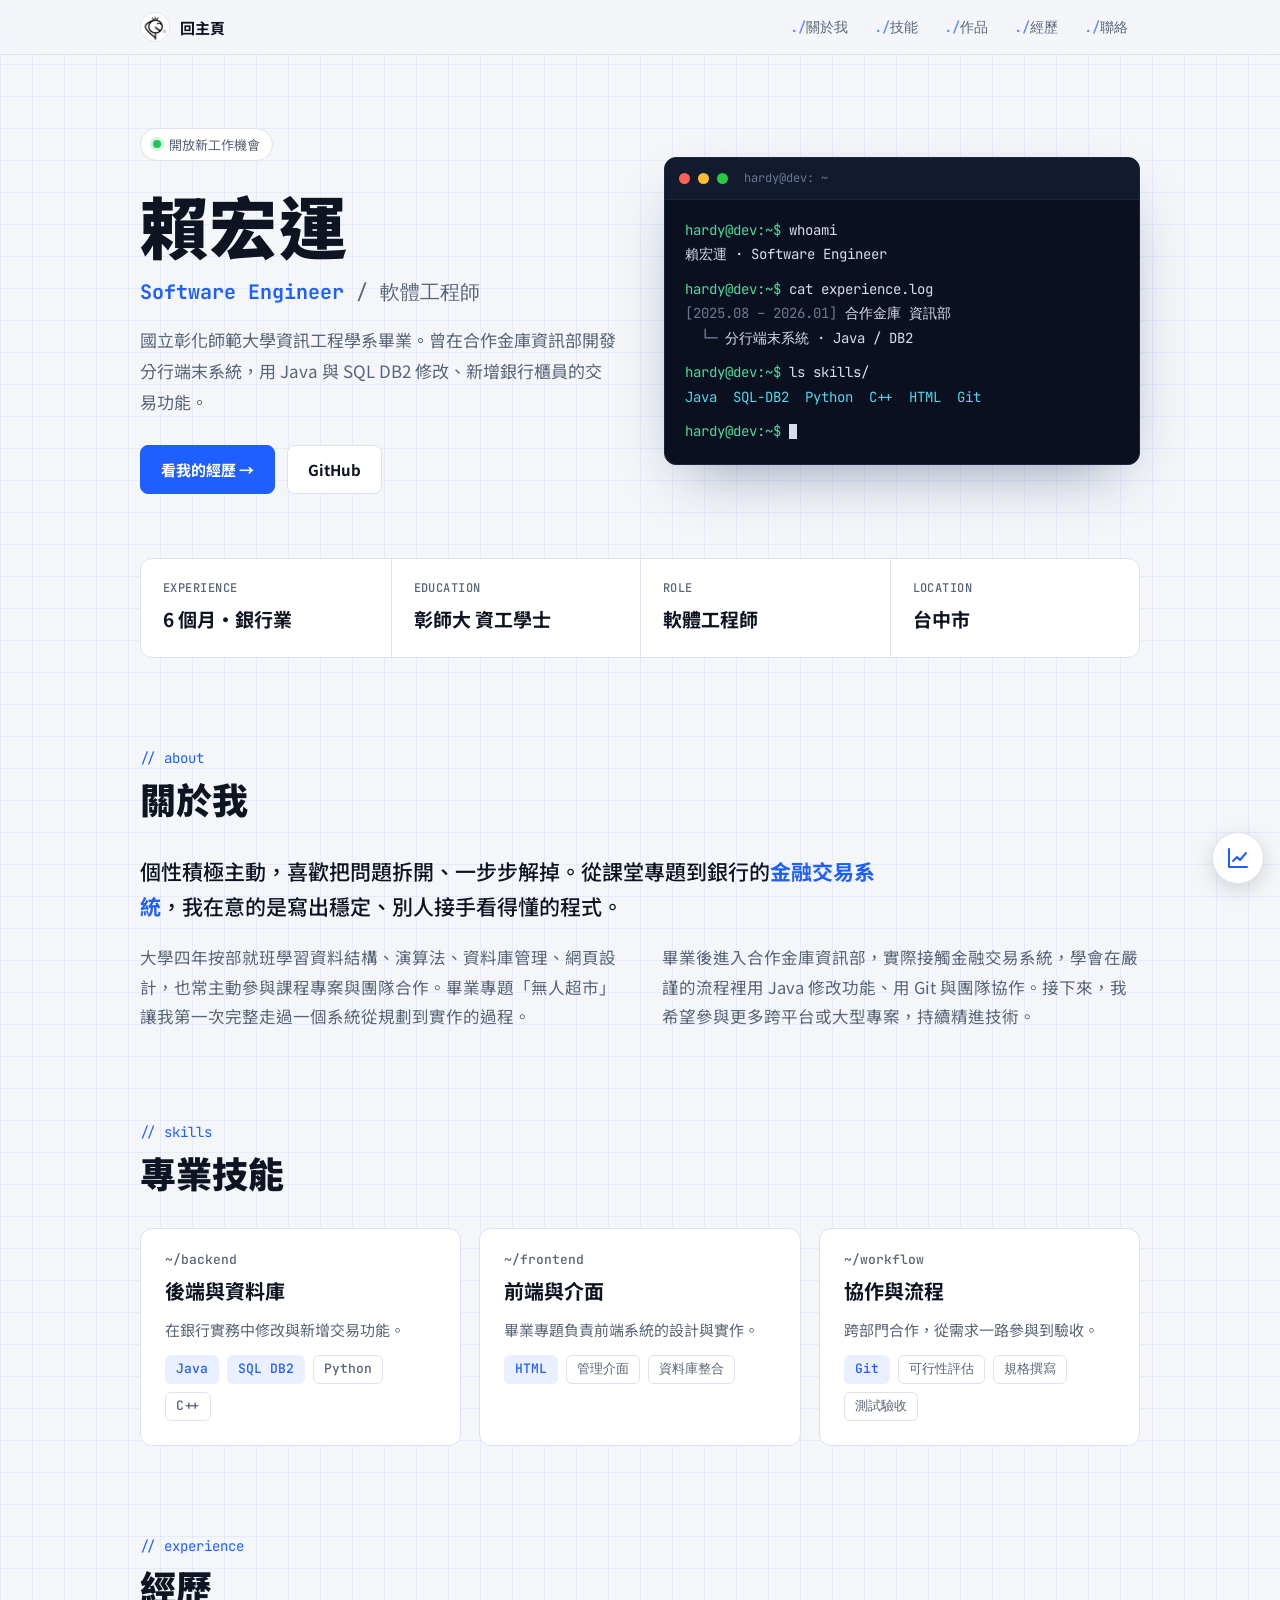
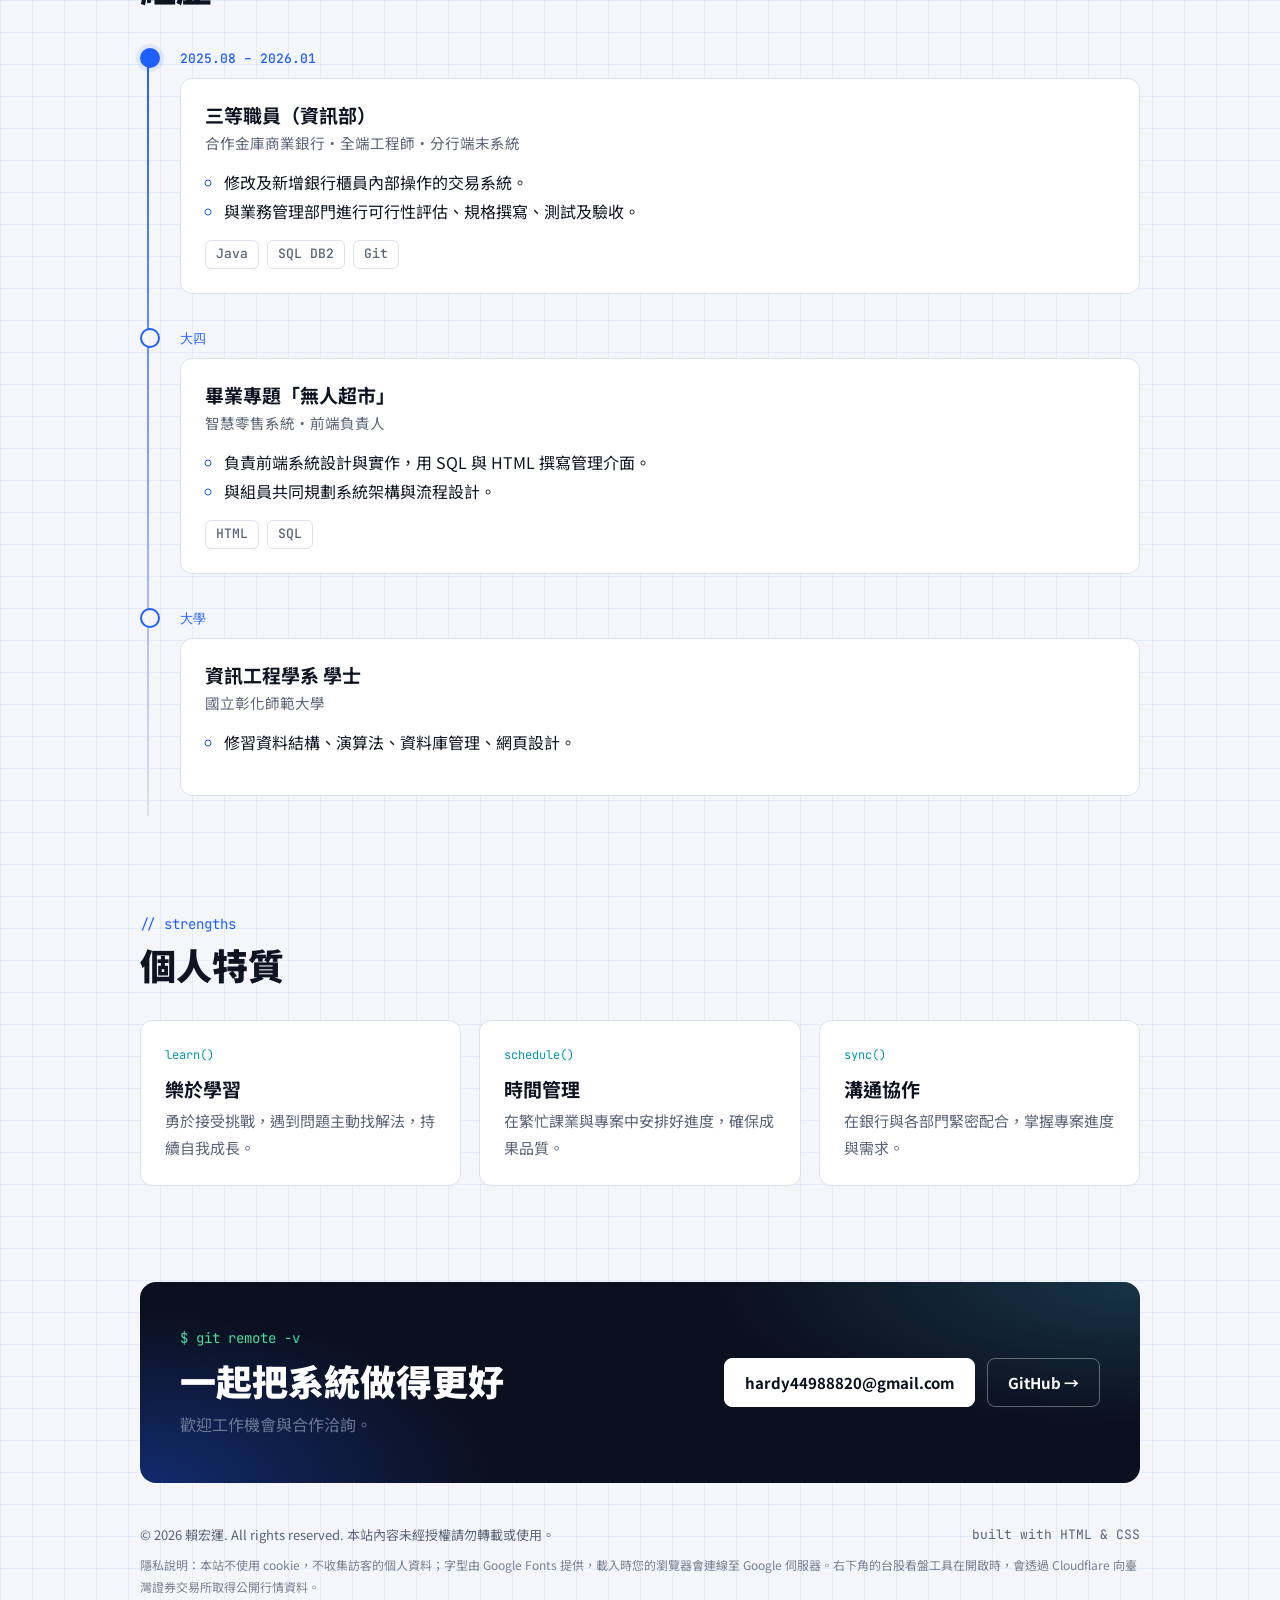
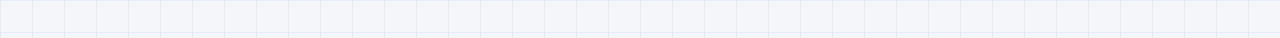
==== commit 04bc4ea3: "Add floating Taiwan index widget (TAIEX / OTC) - stock-widget.js: bottom-right floating button that " ====
--- a/index.html
+++ b/index.html
@@ -186,7 +186,7 @@
   <div class="wrap">
     <span>© 2026 賴宏運. All rights reserved. 本站內容未經授權請勿轉載或使用。</span>
     <span class="mono">built with HTML &amp; CSS</span>
-    <p class="fine">隱私說明：本站不使用 cookie，不收集訪客的個人資料；字型由 Google Fonts 提供，載入時您的瀏覽器會連線至 Google 伺服器。</p>
+    <p class="fine">隱私說明：本站不使用 cookie，不收集訪客的個人資料；字型由 Google Fonts 提供，載入時您的瀏覽器會連線至 Google 伺服器。右下角的台股看盤工具在開啟時，會透過 Cloudflare 向臺灣證券交易所取得公開行情資料。</p>
   </div>
 </footer>
 
@@ -200,5 +200,8 @@
   })();
 </script>
 
+<!-- 右下角看盤小工具：data-api 填 Cloudflare Worker 網址（程式見 worker/worker.js） -->
+<script src="stock-widget.js" data-api="https://twse-proxy.hardy44988820.workers.dev/indices" defer></script>
+
 </body>
 </html>
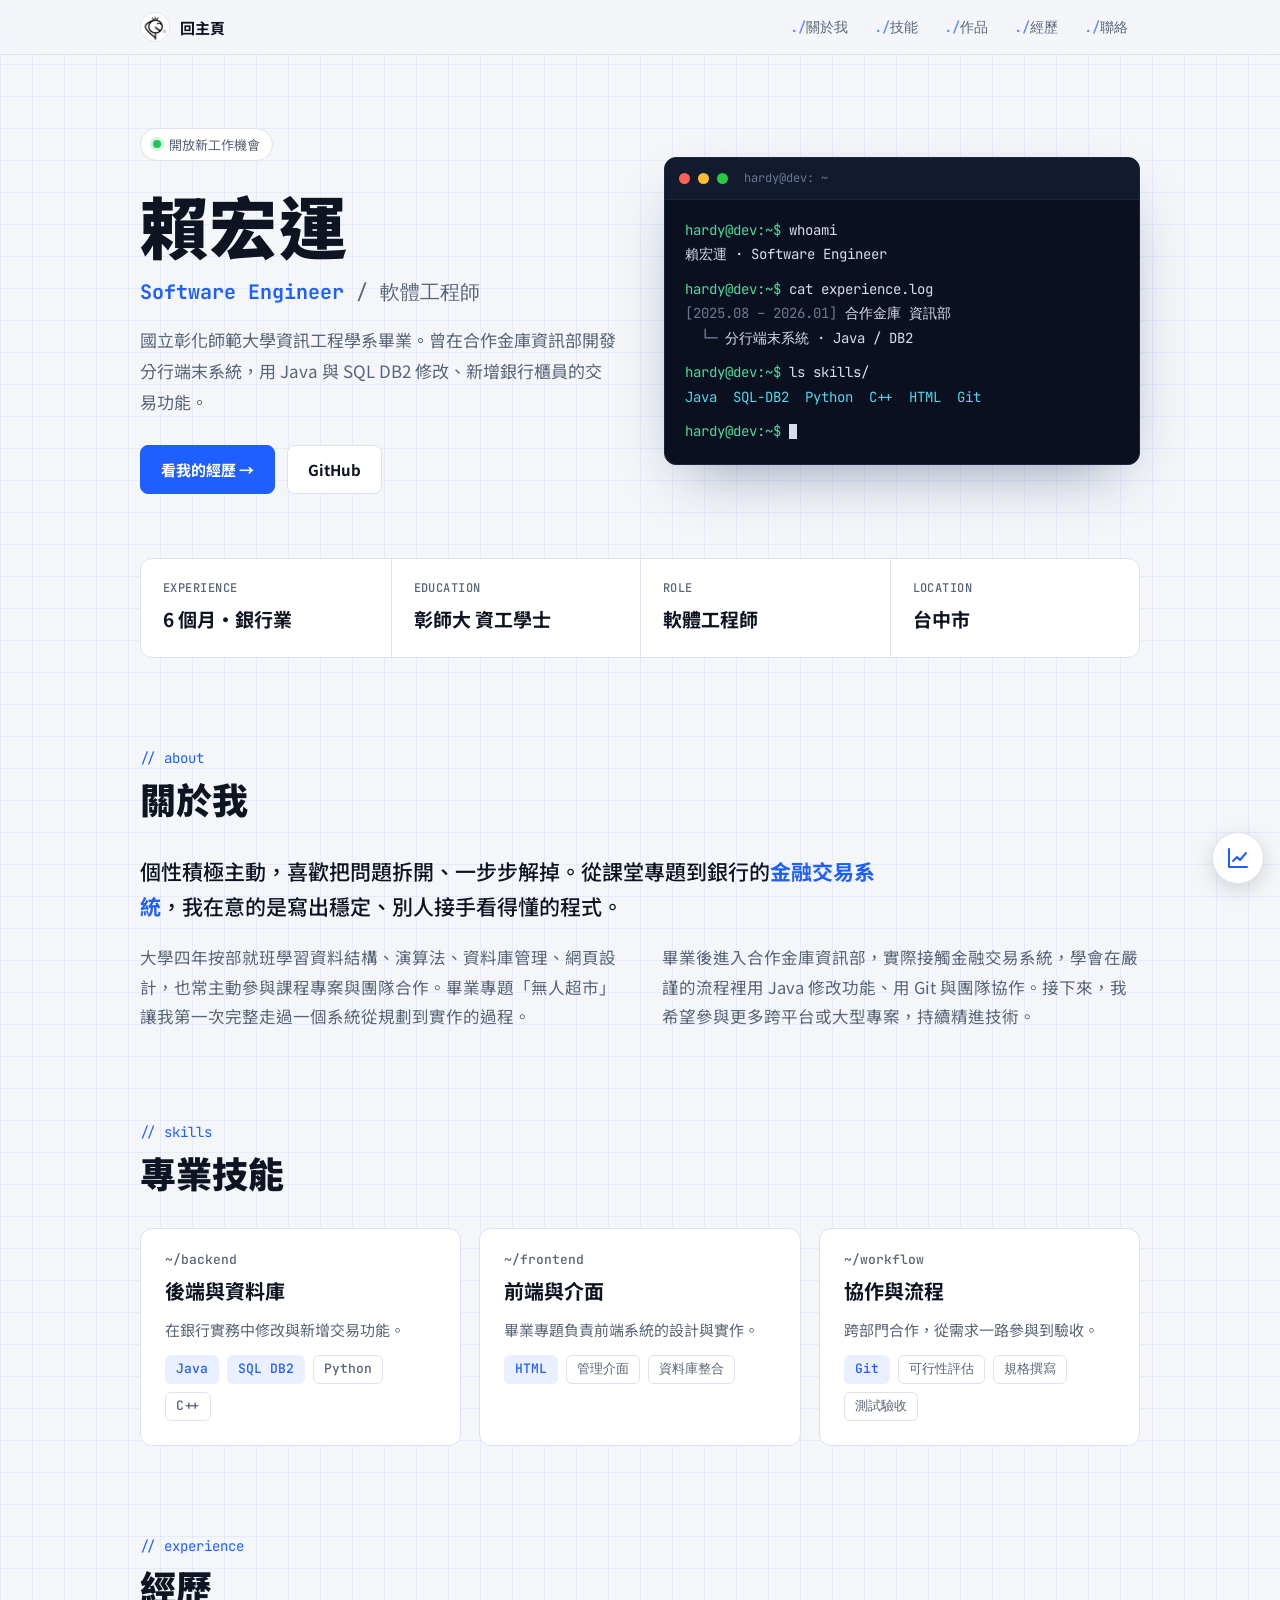
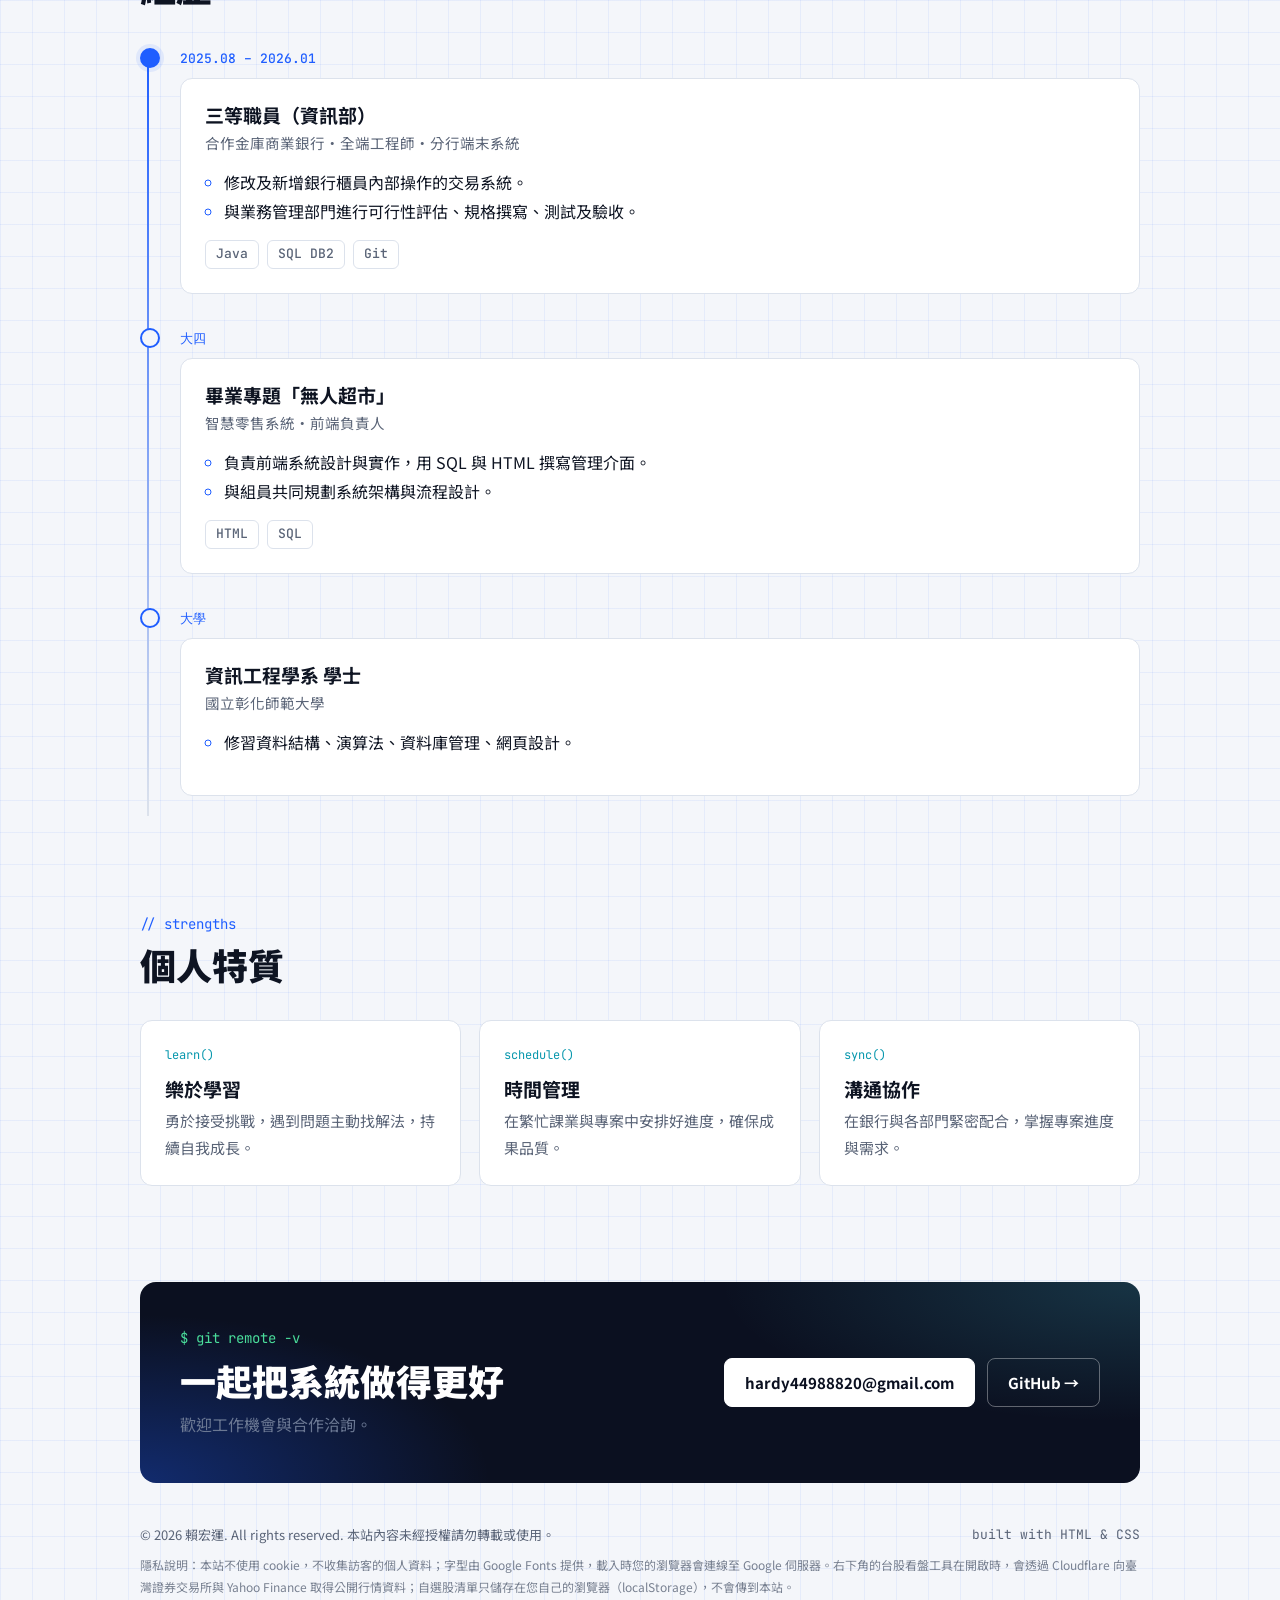
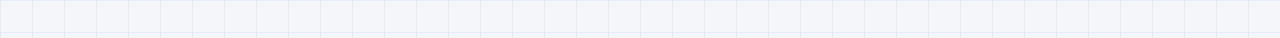
==== commit 03a315aa: "Add watchlist view to stock widget - Bottom-left toggle switches the panel between market indices an" ====
--- a/index.html
+++ b/index.html
@@ -186,7 +186,7 @@
   <div class="wrap">
     <span>© 2026 賴宏運. All rights reserved. 本站內容未經授權請勿轉載或使用。</span>
     <span class="mono">built with HTML &amp; CSS</span>
-    <p class="fine">隱私說明：本站不使用 cookie，不收集訪客的個人資料；字型由 Google Fonts 提供，載入時您的瀏覽器會連線至 Google 伺服器。右下角的台股看盤工具在開啟時，會透過 Cloudflare 向臺灣證券交易所取得公開行情資料。</p>
+    <p class="fine">隱私說明：本站不使用 cookie，不收集訪客的個人資料；字型由 Google Fonts 提供，載入時您的瀏覽器會連線至 Google 伺服器。右下角的台股看盤工具在開啟時，會透過 Cloudflare 向臺灣證券交易所與 Yahoo Finance 取得公開行情資料；自選股清單只儲存在您自己的瀏覽器（localStorage），不會傳到本站。</p>
   </div>
 </footer>
 
